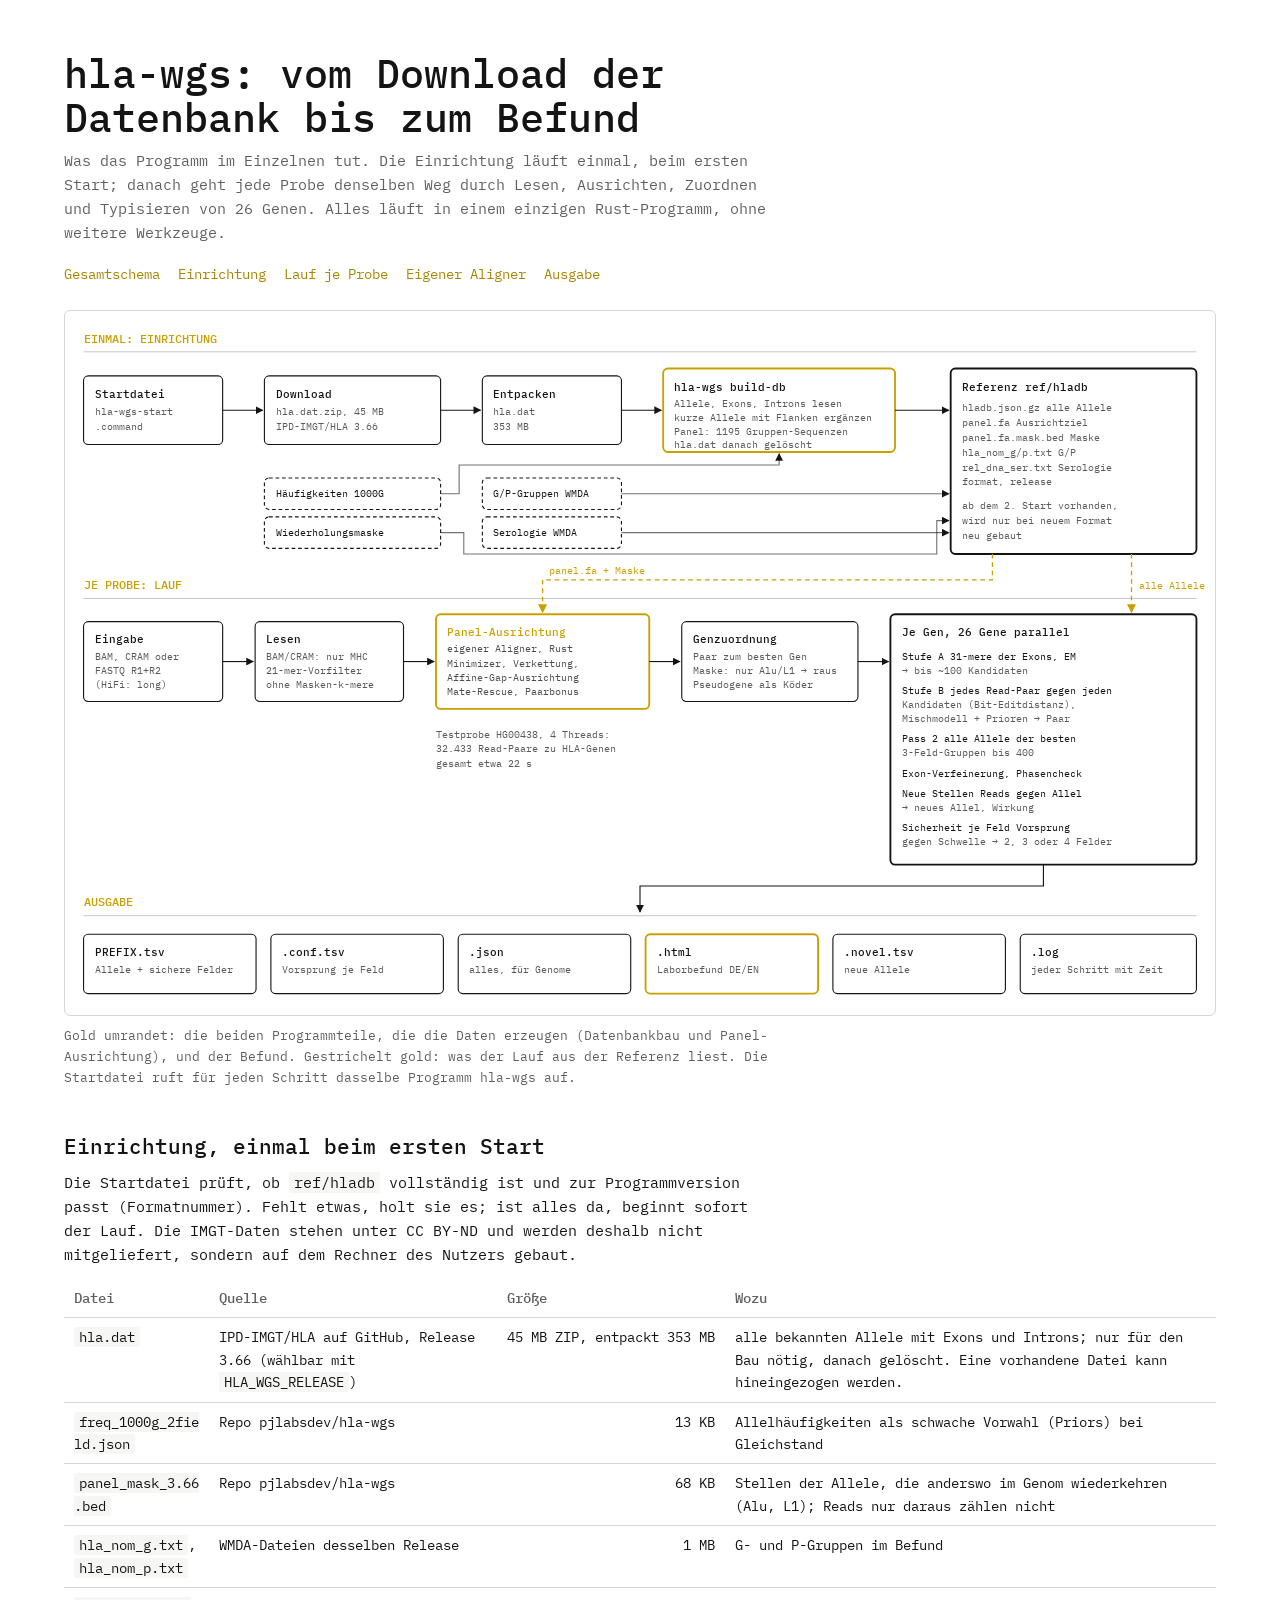
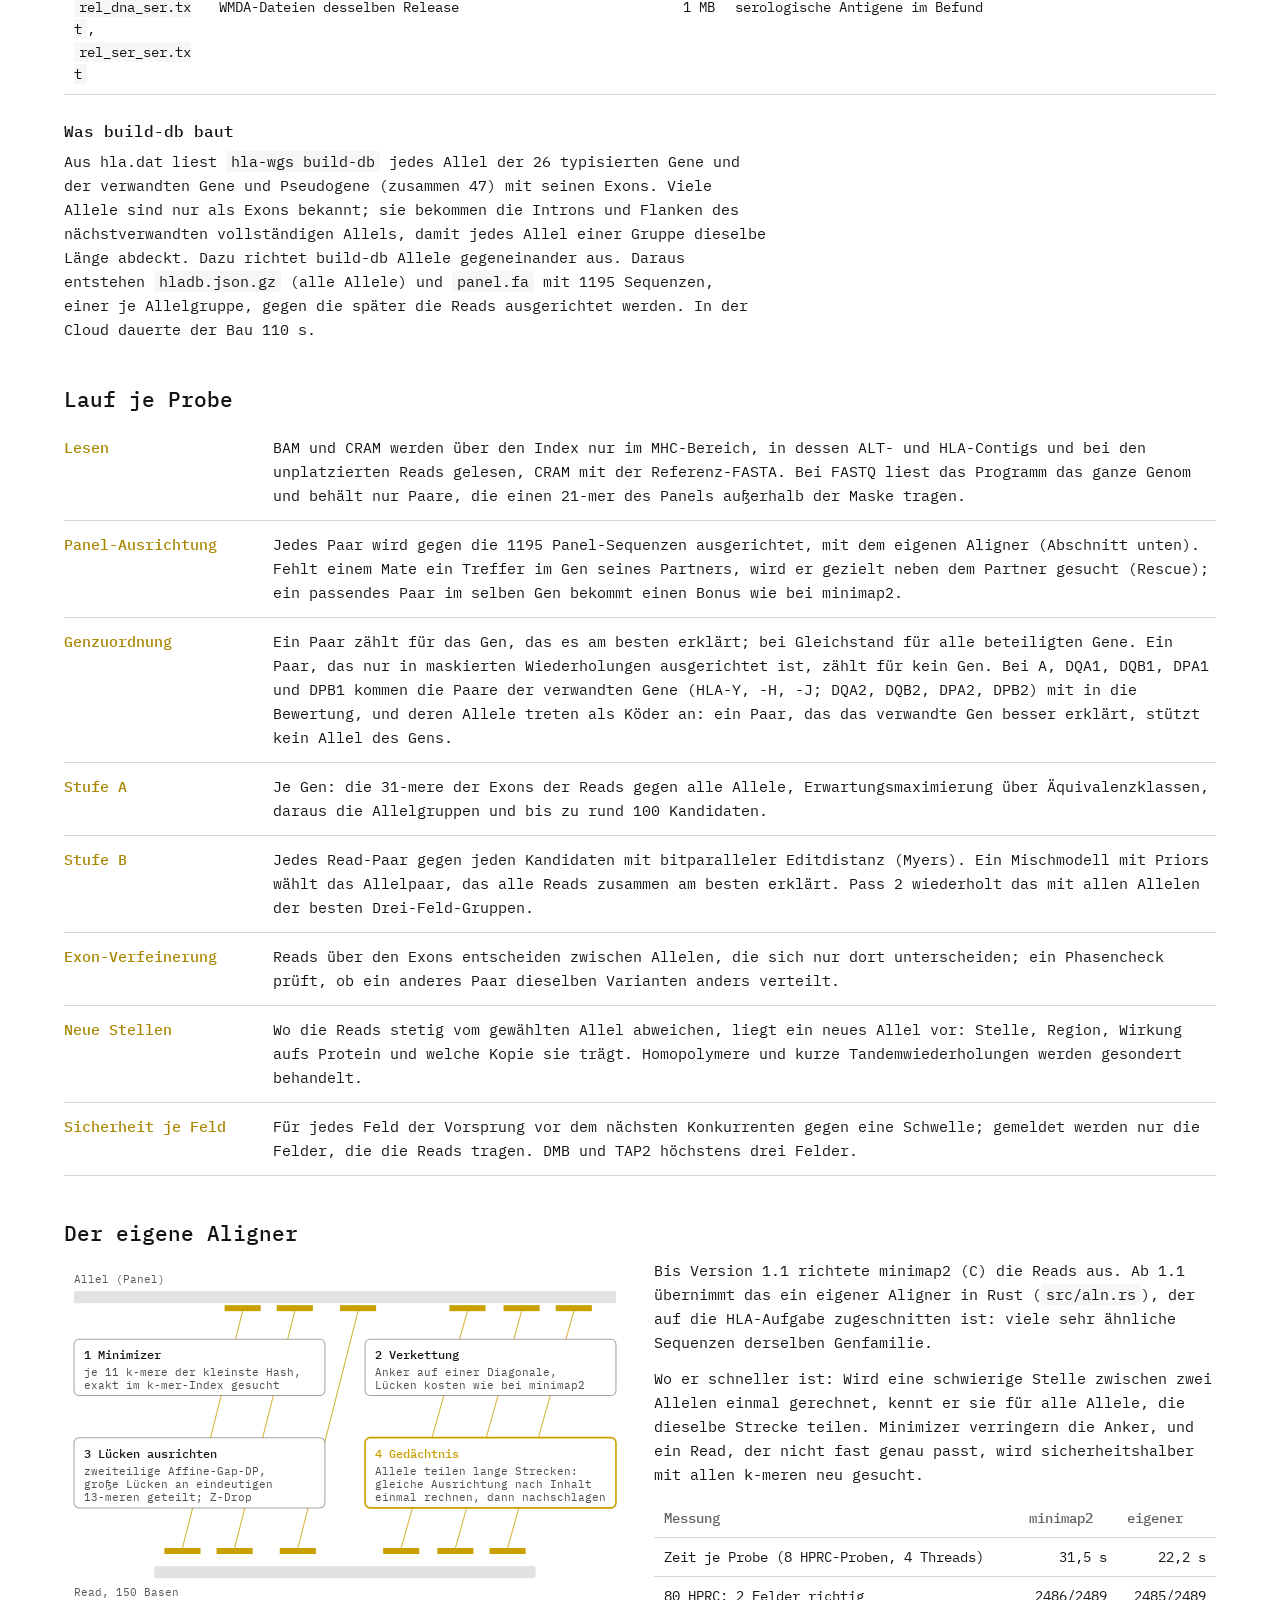
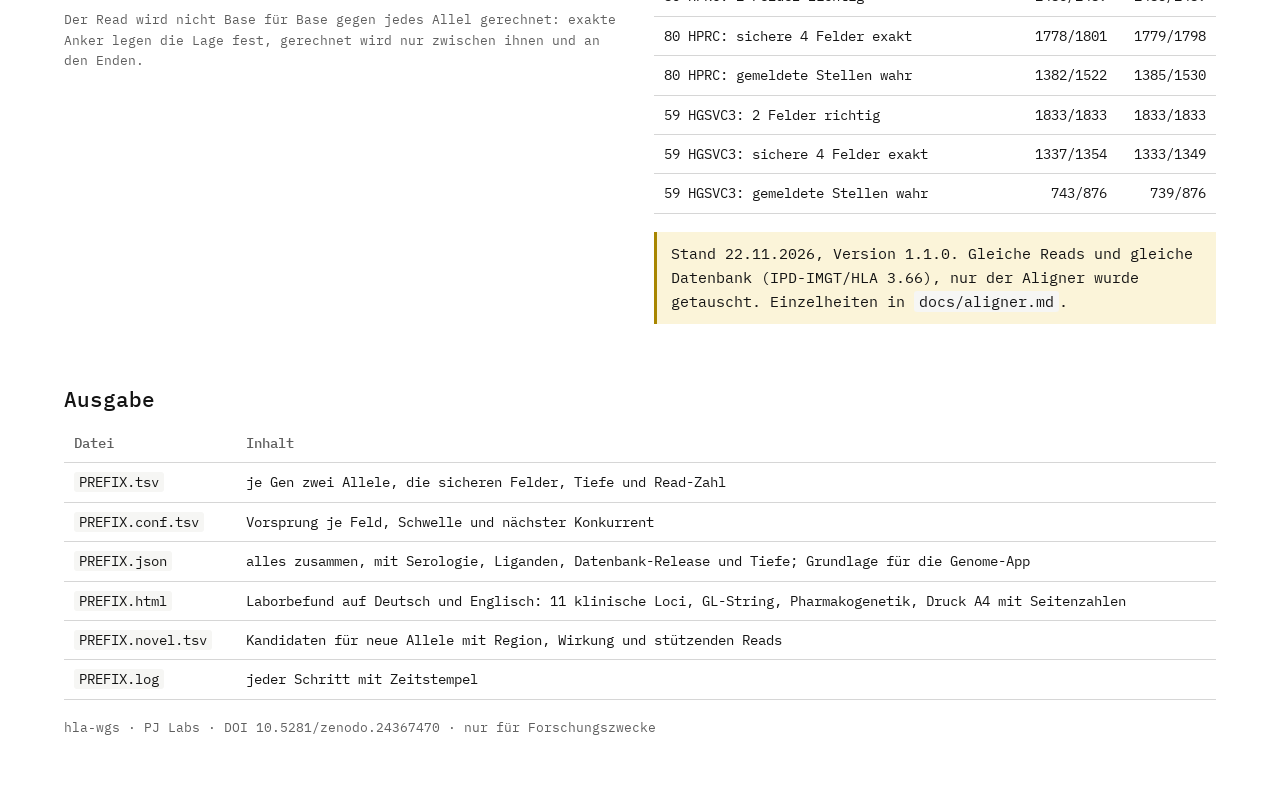
==== docs/ablauf.html @ ae0afe7f "Own aligner in Rust replaces minimap2; flanks for alleles 9+ bases shorter The program aligns reads " ====
<!DOCTYPE html>
<html lang="de">
<head>
<meta charset="utf-8">
<meta name="viewport" content="width=device-width, initial-scale=1">
<title>hla-wgs Ablauf</title>
<link rel="preconnect" href="https://fonts.googleapis.com">
<link href="https://fonts.googleapis.com/css2?family=IBM+Plex+Mono:wght@400;500&display=swap" rel="stylesheet">
<style>
/* VOICE: nüchtern, technisch, wie ein Datenblatt eines Laborgeräts
   IDEA: Ablaufschema eines Messgeräts: Einrichtung einmalig, dann der Weg jeder Probe
   PICTURE: großes Schaltbild mit drei Bahnen (Einrichtung, Lauf, Ausgabe), darunter der Aligner im Detail
   COLOUR and TYPE: PJ Labs: IBM Plex Mono 400/500, Gold als einziger Akzent, Weiß/Tiefschwarz
   LAYOUT: Schema über volle Breite, darunter Tabellen und Erklärungen in einer Spalte */
:root{color-scheme:light dark;--bg:light-dark(#ffffff,#0e0e0e);--ink:light-dark(#141414,#ececec);--mut:light-dark(#5f5f5f,#a3a3a3);--line:light-dark(#d6d6d6,#333);--box:light-dark(#f6f6f4,#171717);--acc:light-dark(#a88600,#d7af00);--accbg:light-dark(#fbf4d9,#2a2408)}
:root[data-theme=light]{color-scheme:light}:root[data-theme=dark]{color-scheme:dark}
*{box-sizing:border-box;min-width:0}
body{margin:0;background:var(--bg);color:var(--ink);font:15px/1.6 "IBM Plex Mono",ui-monospace,Menlo,monospace;font-weight:400;overflow-x:clip}
b,strong,h1,h2,h3{font-weight:500}
.band{padding:clamp(24px,4vw,56px) max(5vw,16px);max-width:1320px;margin:0 auto}
h1{font-size:clamp(26px,3.4vw,40px);line-height:1.1;margin:0 0 10px;text-wrap:balance}
h2{font-size:21px;line-height:1.25;margin:44px 0 12px;text-wrap:balance}
h3{font-size:16px;margin:24px 0 6px}
p{max-width:78ch;margin:0 0 12px}
.lead{color:var(--mut);max-width:80ch}
.acc{color:var(--acc)}
figure{margin:24px 0 0}
figcaption{color:var(--mut);font-size:13px;margin-top:10px;max-width:90ch}
.schema{width:100%;height:auto;display:block;color:var(--ink)}
.wide{overflow-x:auto;border:1px solid var(--line);border-radius:6px;background:var(--bg)}
.wide svg{min-width:860px}
table{border-collapse:collapse;width:100%;font-size:14px;margin-top:8px}
th,td{text-align:left;vertical-align:top;padding:8px 10px;border-bottom:1px solid var(--line)}
th{font-weight:500;color:var(--mut)}
td.n{text-align:right;white-space:nowrap}
code{font-family:inherit;background:var(--box);padding:1px 5px;border-radius:3px;overflow-wrap:anywhere}
.steps{list-style:none;padding:0;margin:8px 0 0;counter-reset:s}
.steps li{display:grid;grid-template-columns:13em minmax(0,1fr);gap:14px;padding:12px 0;border-bottom:1px solid var(--line)}
.steps li>span:first-child{color:var(--acc);font-weight:500}
.note{border-left:3px solid var(--acc);background:var(--accbg);padding:10px 14px;margin:18px 0;max-width:90ch}
.grid2{display:grid;grid-template-columns:repeat(auto-fit,minmax(min(100%,420px),1fr));gap:28px}
.scroll{overflow-x:auto}
nav.scroll{display:flex;gap:18px;white-space:nowrap;font-size:14px;margin-top:18px}
nav a{color:var(--acc);text-decoration:none}
nav a:hover{text-decoration:underline}
html{scroll-padding-top:20px}
@media(max-width:600px){.steps li{grid-template-columns:1fr;gap:2px}table{font-size:13px}.stack thead{display:none}.stack tr{display:grid;padding-block:10px}.stack td{display:flow-root;border:0;padding:3px 0;padding-inline-start:8em;text-align:start}.stack td::before{content:attr(data-l);float:inline-start;width:7.5em;margin-inline-start:-8em;white-space:normal;color:var(--mut)}.stack td:empty{display:none}}
</style>
<script>new MutationObserver(()=>{for(const c of document.querySelectorAll('.stack td:not([data-l])')){let i=0,p=c;while(p=p.previousElementSibling)i+=p.colSpan;c.dataset.l=c.closest('table').rows[0].cells[i]?.textContent||''}}).observe(document,{childList:true,subtree:true})</script>
</head>
<body>
<div class="band">
<h1>hla-wgs: vom Download der Datenbank bis zum Befund</h1>
<p class="lead">Was das Programm im Einzelnen tut. Die Einrichtung läuft einmal, beim ersten Start; danach geht jede Probe denselben Weg durch Lesen, Ausrichten, Zuordnen und Typisieren von 26 Genen. Alles läuft in einem einzigen Rust-Programm, ohne weitere Werkzeuge.</p>
<nav class="scroll"><a href="#schema">Gesamtschema</a><a href="#einrichtung">Einrichtung</a><a href="#lauf">Lauf je Probe</a><a href="#aligner">Eigener Aligner</a><a href="#ausgabe">Ausgabe</a></nav>

<figure id="schema">
<div class="wide">
<svg class="schema" viewBox="0 0 1240 760" role="img" aria-label="Ablaufschema: einmalige Einrichtung der Datenbank aus IPD-IMGT/HLA, danach je Probe Lesen, Vorfilter, Panel-Ausrichtung, Genzuordnung und Typisierung je Gen bis zu den Ausgabedateien">
<defs>
<marker id="ar" viewBox="0 0 10 10" refX="9" refY="5" markerWidth="7" markerHeight="7" orient="auto-start-reverse"><path d="M0 0L10 5L0 10z" fill="currentColor"/></marker>
<marker id="ag" viewBox="0 0 10 10" refX="9" refY="5" markerWidth="7" markerHeight="7" orient="auto-start-reverse"><path d="M0 0L10 5L0 10z" fill="#c9a000"/></marker>
</defs>
<g font-family="IBM Plex Mono, monospace" font-size="12" fill="currentColor">
<!-- lane labels -->
<text x="20" y="34" font-size="13" font-weight="500" fill="#c9a000">EINMAL: EINRICHTUNG</text>
<line x1="20" y1="44" x2="1220" y2="44" stroke="currentColor" stroke-opacity=".25"/>
<text x="20" y="300" font-size="13" font-weight="500" fill="#c9a000">JE PROBE: LAUF</text>
<line x1="20" y1="310" x2="1220" y2="310" stroke="currentColor" stroke-opacity=".25"/>
<text x="20" y="642" font-size="13" font-weight="500" fill="#c9a000">AUSGABE</text>
<line x1="20" y1="652" x2="1220" y2="652" stroke="currentColor" stroke-opacity=".25"/>

<!-- setup lane -->
<g stroke="currentColor" fill="none" stroke-width="1.2">
<rect x="20" y="70" width="150" height="74" rx="5"/>
<rect x="215" y="70" width="190" height="74" rx="5"/>
<rect x="450" y="70" width="150" height="74" rx="5"/>
<rect x="645" y="62" width="250" height="90" rx="5" stroke="#c9a000" stroke-width="2"/>
<rect x="955" y="62" width="265" height="200" rx="5" stroke-width="2"/>
<rect x="215" y="180" width="190" height="34" rx="5" stroke-dasharray="4 3"/>
<rect x="215" y="222" width="190" height="34" rx="5" stroke-dasharray="4 3"/>
<rect x="450" y="180" width="150" height="34" rx="5" stroke-dasharray="4 3"/>
<rect x="450" y="222" width="150" height="34" rx="5" stroke-dasharray="4 3"/>
</g>
<text x="32" y="94" font-weight="500">Startdatei</text>
<text x="32" y="112" font-size="11" opacity=".7">hla-wgs-start</text>
<text x="32" y="128" font-size="11" opacity=".7">.command</text>
<text x="227" y="94" font-weight="500">Download</text>
<text x="227" y="112" font-size="11" opacity=".7">hla.dat.zip, 45 MB</text>
<text x="227" y="128" font-size="11" opacity=".7">IPD-IMGT/HLA 3.66</text>
<text x="462" y="94" font-weight="500">Entpacken</text>
<text x="462" y="112" font-size="11" opacity=".7">hla.dat</text>
<text x="462" y="128" font-size="11" opacity=".7">353 MB</text>
<text x="657" y="86" font-weight="500">hla-wgs build-db</text>
<text x="657" y="104" font-size="11" opacity=".7">Allele, Exons, Introns lesen</text>
<text x="657" y="119" font-size="11" opacity=".7">kurze Allele mit Flanken ergänzen</text>
<text x="657" y="134" font-size="11" opacity=".7">Panel: 1195 Gruppen-Sequenzen</text>
<text x="657" y="148" font-size="11" opacity=".7">hla.dat danach gelöscht</text>
<text x="967" y="86" font-weight="500">Referenz ref/hladb</text>
<text x="967" y="108" font-size="11" opacity=".7">hladb.json.gz  alle Allele</text>
<text x="967" y="124" font-size="11" opacity=".7">panel.fa       Ausrichtziel</text>
<text x="967" y="140" font-size="11" opacity=".7">panel.fa.mask.bed  Maske</text>
<text x="967" y="156" font-size="11" opacity=".7">hla_nom_g/p.txt  G/P</text>
<text x="967" y="172" font-size="11" opacity=".7">rel_dna_ser.txt  Serologie</text>
<text x="967" y="188" font-size="11" opacity=".7">format, release</text>
<text x="967" y="214" font-size="11" opacity=".7">ab dem 2. Start vorhanden,</text>
<text x="967" y="230" font-size="11" opacity=".7">wird nur bei neuem Format</text>
<text x="967" y="246" font-size="11" opacity=".7">neu gebaut</text>
<text x="227" y="201" font-size="11">Häufigkeiten 1000G</text>
<text x="227" y="243" font-size="11">Wiederholungsmaske</text>
<text x="462" y="201" font-size="11">G/P-Gruppen WMDA</text>
<text x="462" y="243" font-size="11">Serologie WMDA</text>
<g stroke="currentColor" stroke-width="1.2" fill="none">
<line x1="170" y1="107" x2="213" y2="107" marker-end="url(#ar)"/>
<line x1="405" y1="107" x2="448" y2="107" marker-end="url(#ar)"/>
<line x1="600" y1="107" x2="643" y2="107" marker-end="url(#ar)"/>
<line x1="895" y1="107" x2="953" y2="107" marker-end="url(#ar)"/>
<polyline points="405,197 425,197 425,166 770,166 770,154" marker-end="url(#ar)" stroke-opacity=".6"/>
<polyline points="600,197 930,197 953,197" marker-end="url(#ar)" stroke-opacity=".6"/>
<polyline points="600,239 953,239" marker-end="url(#ar)" stroke-opacity=".6"/>
<polyline points="405,239 430,239 430,262 940,262 940,226 953,226" marker-end="url(#ar)" stroke-opacity=".6"/>
</g>


<!-- run lane -->
<g stroke="currentColor" fill="none" stroke-width="1.2">
<rect x="20" y="335" width="150" height="86" rx="5"/>
<rect x="205" y="335" width="160" height="86" rx="5"/>
<rect x="400" y="327" width="230" height="102" rx="5" stroke="#c9a000" stroke-width="2"/>
<rect x="665" y="335" width="190" height="86" rx="5"/>
<rect x="890" y="327" width="330" height="270" rx="5" stroke-width="2"/>
</g>
<text x="32" y="358" font-weight="500">Eingabe</text>
<text x="32" y="376" font-size="11" opacity=".7">BAM, CRAM oder</text>
<text x="32" y="391" font-size="11" opacity=".7">FASTQ R1+R2</text>
<text x="32" y="406" font-size="11" opacity=".7">(HiFi: long)</text>
<text x="217" y="358" font-weight="500">Lesen</text>
<text x="217" y="376" font-size="11" opacity=".7">BAM/CRAM: nur MHC</text>
<text x="217" y="391" font-size="11" opacity=".7">21-mer-Vorfilter</text>
<text x="217" y="406" font-size="11" opacity=".7">ohne Masken-k-mere</text>
<text x="412" y="350" font-weight="500" fill="#c9a000">Panel-Ausrichtung</text>
<text x="412" y="368" font-size="11" opacity=".75">eigener Aligner, Rust</text>
<text x="412" y="384" font-size="11" opacity=".75">Minimizer, Verkettung,</text>
<text x="412" y="399" font-size="11" opacity=".75">Affine-Gap-Ausrichtung</text>
<text x="412" y="414" font-size="11" opacity=".75">Mate-Rescue, Paarbonus</text>
<text x="677" y="358" font-weight="500">Genzuordnung</text>
<text x="677" y="376" font-size="11" opacity=".7">Paar zum besten Gen</text>
<text x="677" y="391" font-size="11" opacity=".7">Maske: nur Alu/L1 → raus</text>
<text x="677" y="406" font-size="11" opacity=".7">Pseudogene als Köder</text>
<text x="902" y="350" font-weight="500">Je Gen, 26 Gene parallel</text>
<g font-size="11">
<text x="902" y="376">Stufe A  31-mere der Exons, EM</text>
<text x="902" y="391" opacity=".7">         → bis ~100 Kandidaten</text>
<text x="902" y="413">Stufe B  jedes Read-Paar gegen jeden</text>
<text x="902" y="428" opacity=".7">         Kandidaten (Bit-Editdistanz),</text>
<text x="902" y="443" opacity=".7">         Mischmodell + Prioren → Paar</text>
<text x="902" y="465">Pass 2   alle Allele der besten</text>
<text x="902" y="480" opacity=".7">         3-Feld-Gruppen bis 400</text>
<text x="902" y="502">Exon-Verfeinerung, Phasencheck</text>
<text x="902" y="524">Neue Stellen  Reads gegen Allel</text>
<text x="902" y="539" opacity=".7">         → neues Allel, Wirkung</text>
<text x="902" y="561">Sicherheit je Feld  Vorsprung</text>
<text x="902" y="576" opacity=".7">         gegen Schwelle → 2, 3 oder 4 Felder</text>
</g>
<g stroke="currentColor" stroke-width="1.2" fill="none">
<line x1="170" y1="378" x2="203" y2="378" marker-end="url(#ar)"/>
<line x1="365" y1="378" x2="398" y2="378" marker-end="url(#ar)"/>
<line x1="630" y1="378" x2="663" y2="378" marker-end="url(#ar)"/>
<line x1="855" y1="378" x2="888" y2="378" marker-end="url(#ar)"/>
</g>
<!-- database feeds run -->
<g stroke="#c9a000" stroke-width="1.4" fill="none" stroke-dasharray="5 4">
<polyline points="1000,262 1000,290 515,290 515,325" marker-end="url(#ag)"/>
<polyline points="1150,262 1150,325" marker-end="url(#ag)"/>
</g>
<text x="522" y="284" font-size="11" fill="#c9a000">panel.fa + Maske</text>
<text x="1158" y="300" font-size="11" fill="#c9a000">alle Allele</text>

<text x="400" y="460" font-size="11" opacity=".7">Testprobe HG00438, 4 Threads:</text>
<text x="400" y="476" font-size="11" opacity=".7">32.433 Read-Paare zu HLA-Genen</text>
<text x="400" y="492" font-size="11" opacity=".7">gesamt etwa 22 s</text>

<!-- outputs -->
<g stroke="currentColor" fill="none" stroke-width="1.2">
<rect x="20" y="672" width="186" height="64" rx="5"/>
<rect x="222" y="672" width="186" height="64" rx="5"/>
<rect x="424" y="672" width="186" height="64" rx="5"/>
<rect x="626" y="672" width="186" height="64" rx="5" stroke="#c9a000" stroke-width="2"/>
<rect x="828" y="672" width="186" height="64" rx="5"/>
<rect x="1030" y="672" width="190" height="64" rx="5"/>
</g>
<text x="32" y="696" font-weight="500">PREFIX.tsv</text><text x="32" y="714" font-size="11" opacity=".7">Allele + sichere Felder</text>
<text x="234" y="696" font-weight="500">.conf.tsv</text><text x="234" y="714" font-size="11" opacity=".7">Vorsprung je Feld</text>
<text x="436" y="696" font-weight="500">.json</text><text x="436" y="714" font-size="11" opacity=".7">alles, für Genome</text>
<text x="638" y="696" font-weight="500">.html</text><text x="638" y="714" font-size="11" opacity=".7">Laborbefund DE/EN</text>
<text x="840" y="696" font-weight="500">.novel.tsv</text><text x="840" y="714" font-size="11" opacity=".7">neue Allele</text>
<text x="1042" y="696" font-weight="500">.log</text><text x="1042" y="714" font-size="11" opacity=".7">jeder Schritt mit Zeit</text>
<g stroke="currentColor" stroke-width="1.2" fill="none">
<polyline points="1055,597 1055,620 620,620 620,648" marker-end="url(#ar)"/>
</g>
</g>
</svg>
</div>
<figcaption>Gold umrandet: die beiden Programmteile, die die Daten erzeugen (Datenbankbau und Panel-Ausrichtung), und der Befund. Gestrichelt gold: was der Lauf aus der Referenz liest. Die Startdatei ruft für jeden Schritt dasselbe Programm hla-wgs auf.</figcaption>
</figure>

<h2 id="einrichtung">Einrichtung, einmal beim ersten Start</h2>
<p>Die Startdatei prüft, ob <code>ref/hladb</code> vollständig ist und zur Programmversion passt (Formatnummer). Fehlt etwas, holt sie es; ist alles da, beginnt sofort der Lauf. Die IMGT-Daten stehen unter CC BY-ND und werden deshalb nicht mitgeliefert, sondern auf dem Rechner des Nutzers gebaut.</p>
<table class="stack">
<thead><tr><th>Datei</th><th>Quelle</th><th>Größe</th><th>Wozu</th></tr></thead>
<tbody>
<tr><td><code>hla.dat</code></td><td>IPD-IMGT/HLA auf GitHub, Release 3.66 (wählbar mit <code>HLA_WGS_RELEASE</code>)</td><td class="n">45 MB ZIP, entpackt 353 MB</td><td>alle bekannten Allele mit Exons und Introns; nur für den Bau nötig, danach gelöscht. Eine vorhandene Datei kann hineingezogen werden.</td></tr>
<tr><td><code>freq_1000g_2field.json</code></td><td>Repo pjlabsdev/hla-wgs</td><td class="n">13 KB</td><td>Allelhäufigkeiten als schwache Vorwahl (Priors) bei Gleichstand</td></tr>
<tr><td><code>panel_mask_3.66.bed</code></td><td>Repo pjlabsdev/hla-wgs</td><td class="n">68 KB</td><td>Stellen der Allele, die anderswo im Genom wiederkehren (Alu, L1); Reads nur daraus zählen nicht</td></tr>
<tr><td><code>hla_nom_g.txt</code>, <code>hla_nom_p.txt</code></td><td>WMDA-Dateien desselben Release</td><td class="n">1 MB</td><td>G- und P-Gruppen im Befund</td></tr>
<tr><td><code>rel_dna_ser.txt</code>, <code>rel_ser_ser.txt</code></td><td>WMDA-Dateien desselben Release</td><td class="n">1 MB</td><td>serologische Antigene im Befund</td></tr>
</tbody></table>
<h3>Was build-db baut</h3>
<p>Aus hla.dat liest <code>hla-wgs build-db</code> jedes Allel der 26 typisierten Gene und der verwandten Gene und Pseudogene (zusammen 47) mit seinen Exons. Viele Allele sind nur als Exons bekannt; sie bekommen die Introns und Flanken des nächstverwandten vollständigen Allels, damit jedes Allel einer Gruppe dieselbe Länge abdeckt. Dazu richtet build-db Allele gegeneinander aus. Daraus entstehen <code>hladb.json.gz</code> (alle Allele) und <code>panel.fa</code> mit 1195 Sequenzen, einer je Allelgruppe, gegen die später die Reads ausgerichtet werden. In der Cloud dauerte der Bau 110 s.</p>

<h2 id="lauf">Lauf je Probe</h2>
<ul class="steps">
<li><span>Lesen</span><span>BAM und CRAM werden über den Index nur im MHC-Bereich, in dessen ALT- und HLA-Contigs und bei den unplatzierten Reads gelesen, CRAM mit der Referenz-FASTA. Bei FASTQ liest das Programm das ganze Genom und behält nur Paare, die einen 21-mer des Panels außerhalb der Maske tragen.</span></li>
<li><span>Panel-Ausrichtung</span><span>Jedes Paar wird gegen die 1195 Panel-Sequenzen ausgerichtet, mit dem eigenen Aligner (Abschnitt unten). Fehlt einem Mate ein Treffer im Gen seines Partners, wird er gezielt neben dem Partner gesucht (Rescue); ein passendes Paar im selben Gen bekommt einen Bonus wie bei minimap2.</span></li>
<li><span>Genzuordnung</span><span>Ein Paar zählt für das Gen, das es am besten erklärt; bei Gleichstand für alle beteiligten Gene. Ein Paar, das nur in maskierten Wiederholungen ausgerichtet ist, zählt für kein Gen. Bei A, DQA1, DQB1, DPA1 und DPB1 kommen die Paare der verwandten Gene (HLA-Y, -H, -J; DQA2, DQB2, DPA2, DPB2) mit in die Bewertung, und deren Allele treten als Köder an: ein Paar, das das verwandte Gen besser erklärt, stützt kein Allel des Gens.</span></li>
<li><span>Stufe A</span><span>Je Gen: die 31-mere der Exons der Reads gegen alle Allele, Erwartungsmaximierung über Äquivalenzklassen, daraus die Allelgruppen und bis zu rund 100 Kandidaten.</span></li>
<li><span>Stufe B</span><span>Jedes Read-Paar gegen jeden Kandidaten mit bitparalleler Editdistanz (Myers). Ein Mischmodell mit Priors wählt das Allelpaar, das alle Reads zusammen am besten erklärt. Pass 2 wiederholt das mit allen Allelen der besten Drei-Feld-Gruppen.</span></li>
<li><span>Exon-Verfeinerung</span><span>Reads über den Exons entscheiden zwischen Allelen, die sich nur dort unterscheiden; ein Phasencheck prüft, ob ein anderes Paar dieselben Varianten anders verteilt.</span></li>
<li><span>Neue Stellen</span><span>Wo die Reads stetig vom gewählten Allel abweichen, liegt ein neues Allel vor: Stelle, Region, Wirkung aufs Protein und welche Kopie sie trägt. Homopolymere und kurze Tandemwiederholungen werden gesondert behandelt.</span></li>
<li><span>Sicherheit je Feld</span><span>Für jedes Feld der Vorsprung vor dem nächsten Konkurrenten gegen eine Schwelle; gemeldet werden nur die Felder, die die Reads tragen. DMB und TAP2 höchstens drei Felder.</span></li>
</ul>

<h2 id="aligner">Der eigene Aligner</h2>
<div class="grid2">
<figure style="margin:0">
<svg class="schema" viewBox="0 0 560 340" role="img" aria-label="Aligner in vier Schritten: Minimizer-Suche im k-mer-Index, Verkettung je Sequenz, Ausrichtung der Lücken mit Affine-Gap-Kosten, Gedächtnis für wiederkehrende Ausrichtungen">
<defs><marker id="ar2" viewBox="0 0 10 10" refX="9" refY="5" markerWidth="7" markerHeight="7" orient="auto"><path d="M0 0L10 5L0 10z" fill="currentColor"/></marker></defs>
<g font-family="IBM Plex Mono, monospace" font-size="12" fill="currentColor">
<!-- reference and read -->
<text x="10" y="24" font-size="11" opacity=".7">Allel (Panel)</text>
<rect x="10" y="32" width="540" height="12" rx="2" fill="currentColor" fill-opacity=".12"/>
<text x="10" y="336" font-size="11" opacity=".7">Read, 150 Basen</text>
<rect x="90" y="306" width="380" height="12" rx="2" fill="currentColor" fill-opacity=".12"/>
<!-- anchors -->
<g fill="#c9a000">
<rect x="100" y="288" width="36" height="6"/><rect x="152" y="288" width="36" height="6"/><rect x="215" y="288" width="36" height="6"/>
<rect x="318" y="288" width="36" height="6"/><rect x="372" y="288" width="36" height="6"/><rect x="424" y="288" width="36" height="6"/>
<rect x="160" y="46" width="36" height="6"/><rect x="212" y="46" width="36" height="6"/><rect x="275" y="46" width="36" height="6"/>
<rect x="384" y="46" width="36" height="6"/><rect x="438" y="46" width="36" height="6"/><rect x="490" y="46" width="36" height="6"/>
</g>
<g stroke="#c9a000" stroke-width="1" opacity=".8">
<line x1="118" y1="288" x2="178" y2="52"/><line x1="170" y1="288" x2="230" y2="52"/><line x1="233" y1="288" x2="293" y2="52"/>
<line x1="336" y1="288" x2="402" y2="52"/><line x1="390" y1="288" x2="456" y2="52"/><line x1="442" y1="288" x2="508" y2="52"/>
</g>
<!-- labels -->
<rect x="10" y="80" width="250" height="56" rx="5" fill="var(--bg)" stroke="currentColor" stroke-opacity=".4"/>
<text x="20" y="100" font-weight="500">1 Minimizer</text>
<text x="20" y="117" font-size="11" opacity=".75">je 11 k-mere der kleinste Hash,</text>
<text x="20" y="130" font-size="11" opacity=".75">exakt im k-mer-Index gesucht</text>
<rect x="300" y="80" width="250" height="56" rx="5" fill="var(--bg)" stroke="currentColor" stroke-opacity=".4"/>
<text x="310" y="100" font-weight="500">2 Verkettung</text>
<text x="310" y="117" font-size="11" opacity=".75">Anker auf einer Diagonale,</text>
<text x="310" y="130" font-size="11" opacity=".75">Lücken kosten wie bei minimap2</text>
<rect x="10" y="178" width="250" height="70" rx="5" fill="var(--bg)" stroke="currentColor" stroke-opacity=".4"/>
<text x="20" y="198" font-weight="500">3 Lücken ausrichten</text>
<text x="20" y="215" font-size="11" opacity=".75">zweiteilige Affine-Gap-DP,</text>
<text x="20" y="228" font-size="11" opacity=".75">große Lücken an eindeutigen</text>
<text x="20" y="241" font-size="11" opacity=".75">13-meren geteilt; Z-Drop</text>
<rect x="300" y="178" width="250" height="70" rx="5" fill="var(--bg)" stroke="#c9a000" stroke-width="1.6"/>
<text x="310" y="198" font-weight="500" fill="#c9a000">4 Gedächtnis</text>
<text x="310" y="215" font-size="11" opacity=".75">Allele teilen lange Strecken:</text>
<text x="310" y="228" font-size="11" opacity=".75">gleiche Ausrichtung nach Inhalt</text>
<text x="310" y="241" font-size="11" opacity=".75">einmal rechnen, dann nachschlagen</text>
</g>
</svg>
<figcaption>Der Read wird nicht Base für Base gegen jedes Allel gerechnet: exakte Anker legen die Lage fest, gerechnet wird nur zwischen ihnen und an den Enden.</figcaption>
</figure>
<div>
<p>Bis Version 1.1 richtete minimap2 (C) die Reads aus. Ab 1.1 übernimmt das ein eigener Aligner in Rust (<code>src/aln.rs</code>), der auf die HLA-Aufgabe zugeschnitten ist: viele sehr ähnliche Sequenzen derselben Genfamilie.</p>
<p>Wo er schneller ist: Wird eine schwierige Stelle zwischen zwei Allelen einmal gerechnet, kennt er sie für alle Allele, die dieselbe Strecke teilen. Minimizer verringern die Anker, und ein Read, der nicht fast genau passt, wird sicherheitshalber mit allen k-meren neu gesucht.</p>
<table>
<thead><tr><th>Messung</th><th class="n">minimap2</th><th class="n">eigener</th></tr></thead>
<tbody>
<tr><td>Zeit je Probe (8 HPRC-Proben, 4 Threads)</td><td class="n">31,5 s</td><td class="n">22,2 s</td></tr>
<tr><td>80 HPRC: 2 Felder richtig</td><td class="n">2486/2489</td><td class="n">2485/2489</td></tr>
<tr><td>80 HPRC: sichere 4 Felder exakt</td><td class="n">1778/1801</td><td class="n">1779/1798</td></tr>
<tr><td>80 HPRC: gemeldete Stellen wahr</td><td class="n">1382/1522</td><td class="n">1385/1530</td></tr>
<tr><td>59 HGSVC3: 2 Felder richtig</td><td class="n">1833/1833</td><td class="n">1833/1833</td></tr>
<tr><td>59 HGSVC3: sichere 4 Felder exakt</td><td class="n">1337/1354</td><td class="n">1333/1349</td></tr>
<tr><td>59 HGSVC3: gemeldete Stellen wahr</td><td class="n">743/876</td><td class="n">739/876</td></tr>
</tbody></table>
<p class="note">Stand 22.11.2026, Version 1.1.0. Gleiche Reads und gleiche Datenbank (IPD-IMGT/HLA 3.66), nur der Aligner wurde getauscht. Einzelheiten in <code>docs/aligner.md</code>.</p>
</div>
</div>

<h2 id="ausgabe">Ausgabe</h2>
<table class="stack">
<thead><tr><th>Datei</th><th>Inhalt</th></tr></thead>
<tbody>
<tr><td><code>PREFIX.tsv</code></td><td>je Gen zwei Allele, die sicheren Felder, Tiefe und Read-Zahl</td></tr>
<tr><td><code>PREFIX.conf.tsv</code></td><td>Vorsprung je Feld, Schwelle und nächster Konkurrent</td></tr>
<tr><td><code>PREFIX.json</code></td><td>alles zusammen, mit Serologie, Liganden, Datenbank-Release und Tiefe; Grundlage für die Genome-App</td></tr>
<tr><td><code>PREFIX.html</code></td><td>Laborbefund auf Deutsch und Englisch: 11 klinische Loci, GL-String, Pharmakogenetik, Druck A4 mit Seitenzahlen</td></tr>
<tr><td><code>PREFIX.novel.tsv</code></td><td>Kandidaten für neue Allele mit Region, Wirkung und stützenden Reads</td></tr>
<tr><td><code>PREFIX.log</code></td><td>jeder Schritt mit Zeitstempel</td></tr>
</tbody></table>
<p style="margin-top:18px;color:var(--mut);font-size:13px">hla-wgs · PJ Labs · DOI 10.5281/zenodo.24367470 · nur für Forschungszwecke</p>
</div>
</body>
</html>
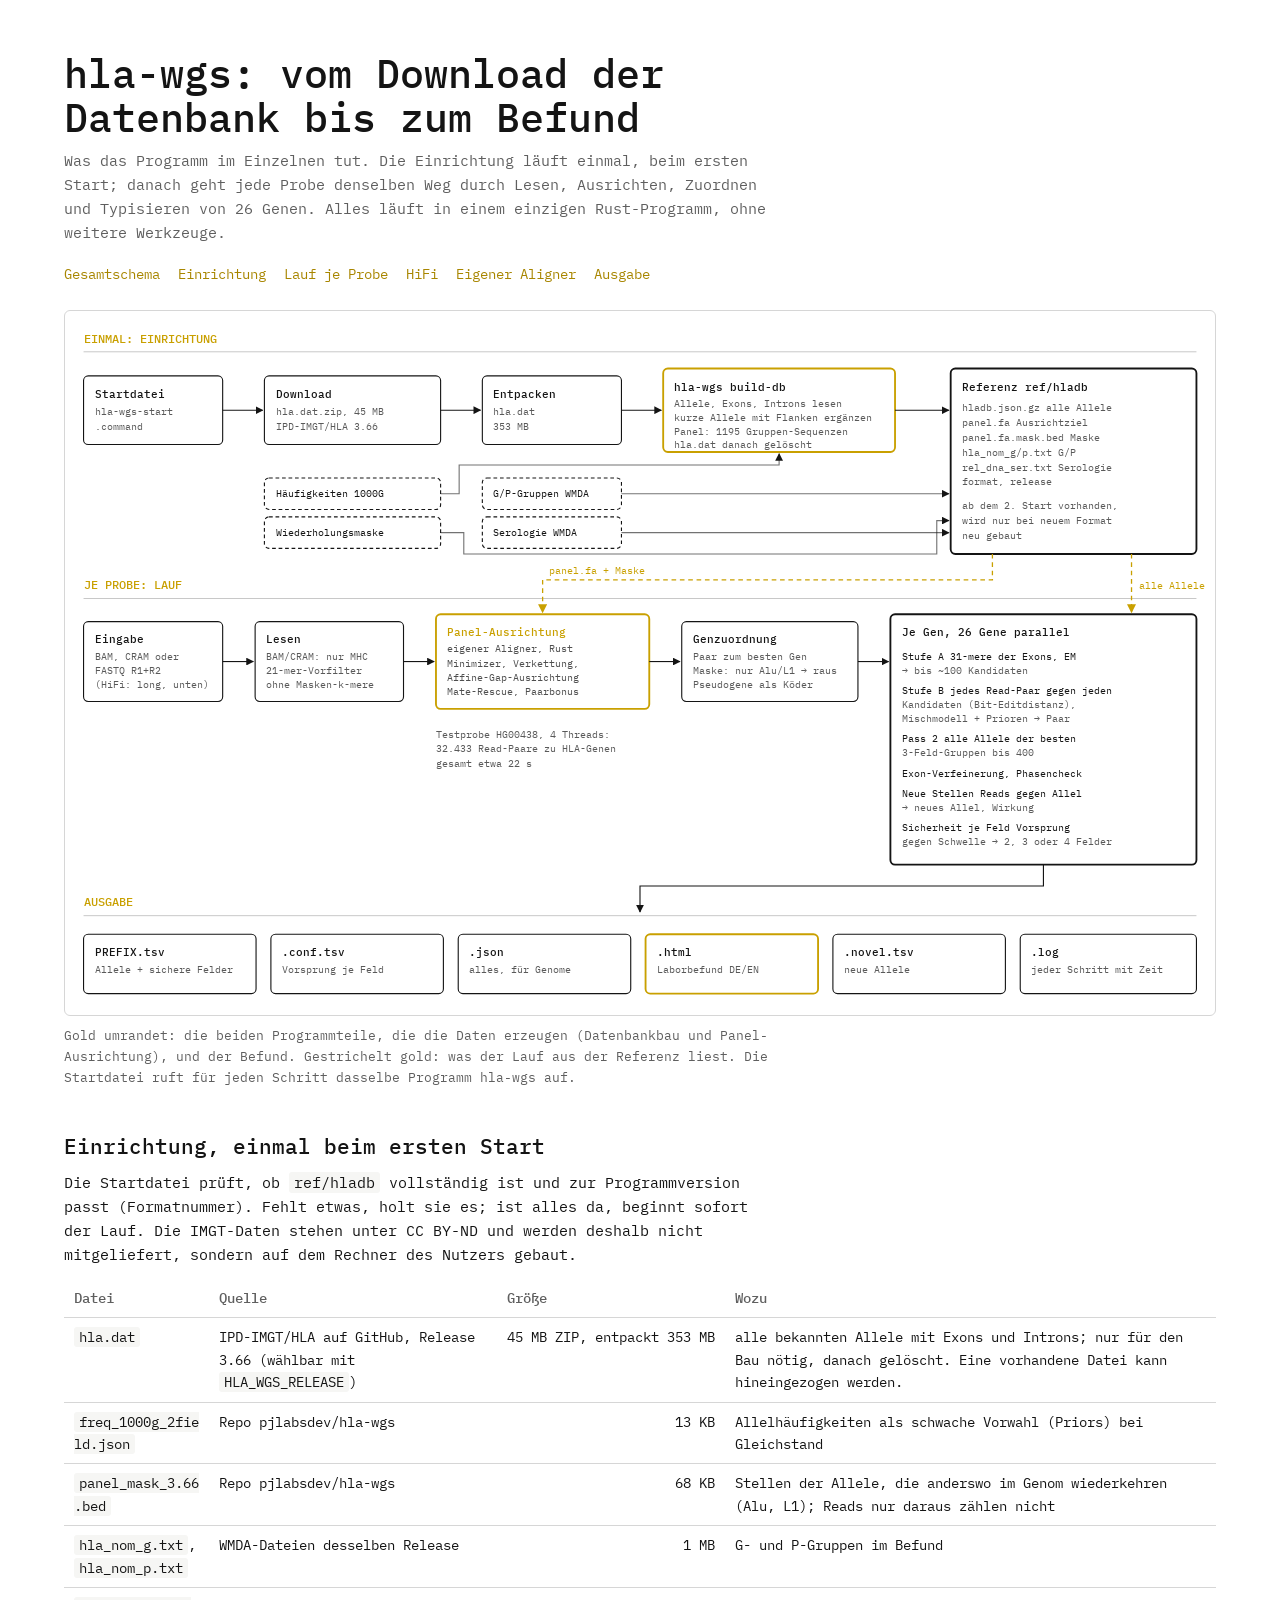
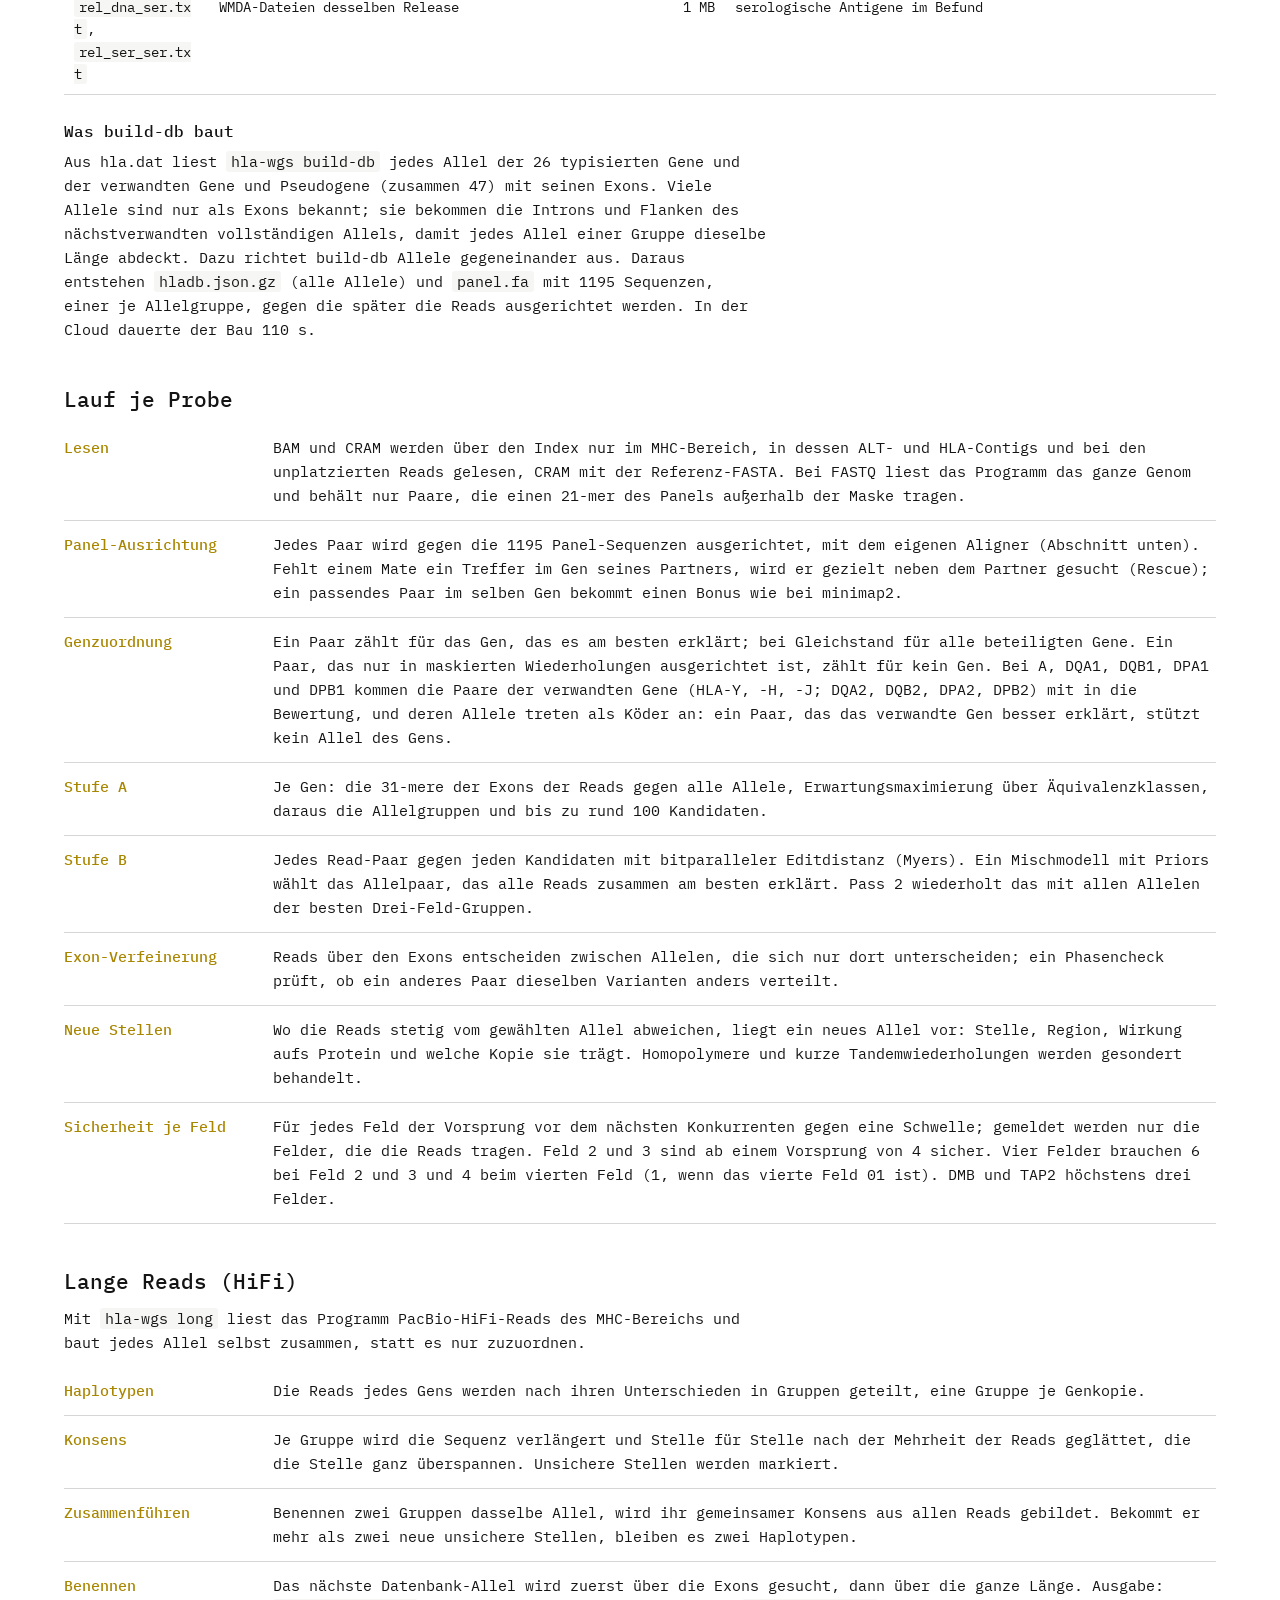
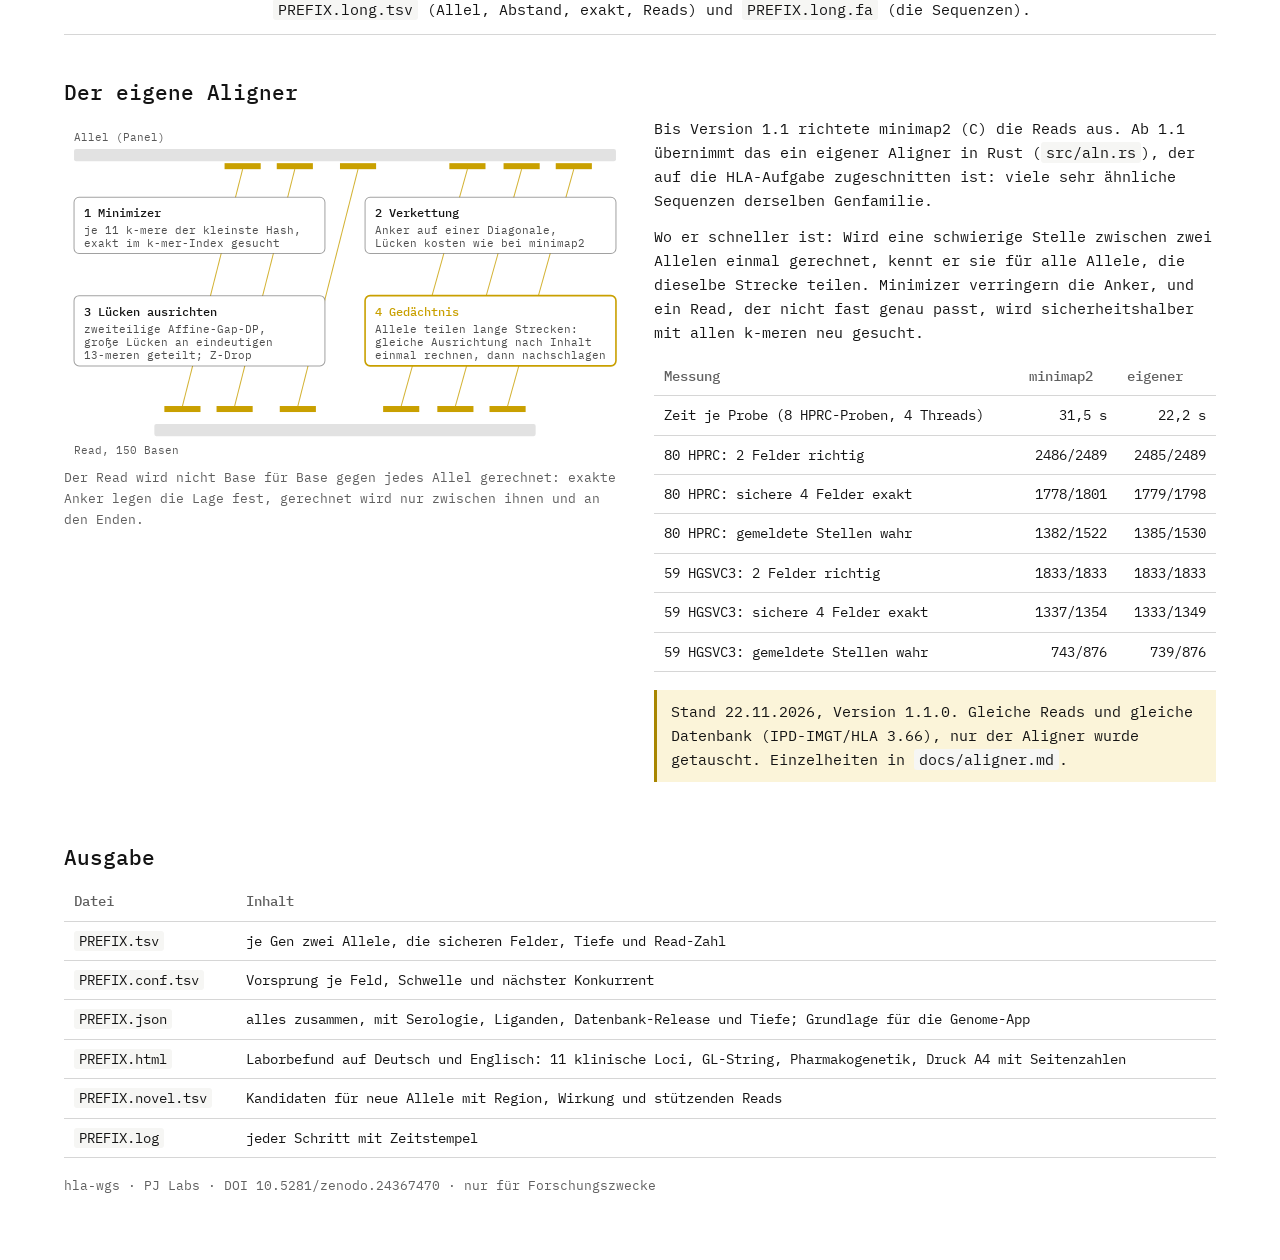
==== commit 2958230b: "Software report in Typst (PDF built in Rust), text on the current version; HiFi section in the workf" ====
--- a/docs/ablauf.html
+++ b/docs/ablauf.html
@@ -52,7 +52,7 @@
 <div class="band">
 <h1>hla-wgs: vom Download der Datenbank bis zum Befund</h1>
 <p class="lead">Was das Programm im Einzelnen tut. Die Einrichtung läuft einmal, beim ersten Start; danach geht jede Probe denselben Weg durch Lesen, Ausrichten, Zuordnen und Typisieren von 26 Genen. Alles läuft in einem einzigen Rust-Programm, ohne weitere Werkzeuge.</p>
-<nav class="scroll"><a href="#schema">Gesamtschema</a><a href="#einrichtung">Einrichtung</a><a href="#lauf">Lauf je Probe</a><a href="#aligner">Eigener Aligner</a><a href="#ausgabe">Ausgabe</a></nav>
+<nav class="scroll"><a href="#schema">Gesamtschema</a><a href="#einrichtung">Einrichtung</a><a href="#lauf">Lauf je Probe</a><a href="#hifi">HiFi</a><a href="#aligner">Eigener Aligner</a><a href="#ausgabe">Ausgabe</a></nav>
 
 <figure id="schema">
 <div class="wide">
@@ -133,7 +133,7 @@
 <text x="32" y="358" font-weight="500">Eingabe</text>
 <text x="32" y="376" font-size="11" opacity=".7">BAM, CRAM oder</text>
 <text x="32" y="391" font-size="11" opacity=".7">FASTQ R1+R2</text>
-<text x="32" y="406" font-size="11" opacity=".7">(HiFi: long)</text>
+<text x="32" y="406" font-size="11" opacity=".7">(HiFi: long, unten)</text>
 <text x="217" y="358" font-weight="500">Lesen</text>
 <text x="217" y="376" font-size="11" opacity=".7">BAM/CRAM: nur MHC</text>
 <text x="217" y="391" font-size="11" opacity=".7">21-mer-Vorfilter</text>
@@ -227,7 +227,16 @@
 <li><span>Stufe B</span><span>Jedes Read-Paar gegen jeden Kandidaten mit bitparalleler Editdistanz (Myers). Ein Mischmodell mit Priors wählt das Allelpaar, das alle Reads zusammen am besten erklärt. Pass 2 wiederholt das mit allen Allelen der besten Drei-Feld-Gruppen.</span></li>
 <li><span>Exon-Verfeinerung</span><span>Reads über den Exons entscheiden zwischen Allelen, die sich nur dort unterscheiden; ein Phasencheck prüft, ob ein anderes Paar dieselben Varianten anders verteilt.</span></li>
 <li><span>Neue Stellen</span><span>Wo die Reads stetig vom gewählten Allel abweichen, liegt ein neues Allel vor: Stelle, Region, Wirkung aufs Protein und welche Kopie sie trägt. Homopolymere und kurze Tandemwiederholungen werden gesondert behandelt.</span></li>
-<li><span>Sicherheit je Feld</span><span>Für jedes Feld der Vorsprung vor dem nächsten Konkurrenten gegen eine Schwelle; gemeldet werden nur die Felder, die die Reads tragen. DMB und TAP2 höchstens drei Felder.</span></li>
+<li><span>Sicherheit je Feld</span><span>Für jedes Feld der Vorsprung vor dem nächsten Konkurrenten gegen eine Schwelle; gemeldet werden nur die Felder, die die Reads tragen. Feld 2 und 3 sind ab einem Vorsprung von 4 sicher. Vier Felder brauchen 6 bei Feld 2 und 3 und 4 beim vierten Feld (1, wenn das vierte Feld 01 ist). DMB und TAP2 höchstens drei Felder.</span></li>
+</ul>
+
+<h2 id="hifi">Lange Reads (HiFi)</h2>
+<p>Mit <code>hla-wgs long</code> liest das Programm PacBio-HiFi-Reads des MHC-Bereichs und baut jedes Allel selbst zusammen, statt es nur zuzuordnen.</p>
+<ul class="steps">
+<li><span>Haplotypen</span><span>Die Reads jedes Gens werden nach ihren Unterschieden in Gruppen geteilt, eine Gruppe je Genkopie.</span></li>
+<li><span>Konsens</span><span>Je Gruppe wird die Sequenz verlängert und Stelle für Stelle nach der Mehrheit der Reads geglättet, die die Stelle ganz überspannen. Unsichere Stellen werden markiert.</span></li>
+<li><span>Zusammenführen</span><span>Benennen zwei Gruppen dasselbe Allel, wird ihr gemeinsamer Konsens aus allen Reads gebildet. Bekommt er mehr als zwei neue unsichere Stellen, bleiben es zwei Haplotypen.</span></li>
+<li><span>Benennen</span><span>Das nächste Datenbank-Allel wird zuerst über die Exons gesucht, dann über die ganze Länge. Ausgabe: <code>PREFIX.long.tsv</code> (Allel, Abstand, exakt, Reads) und <code>PREFIX.long.fa</code> (die Sequenzen).</span></li>
 </ul>
 
 <h2 id="aligner">Der eigene Aligner</h2>
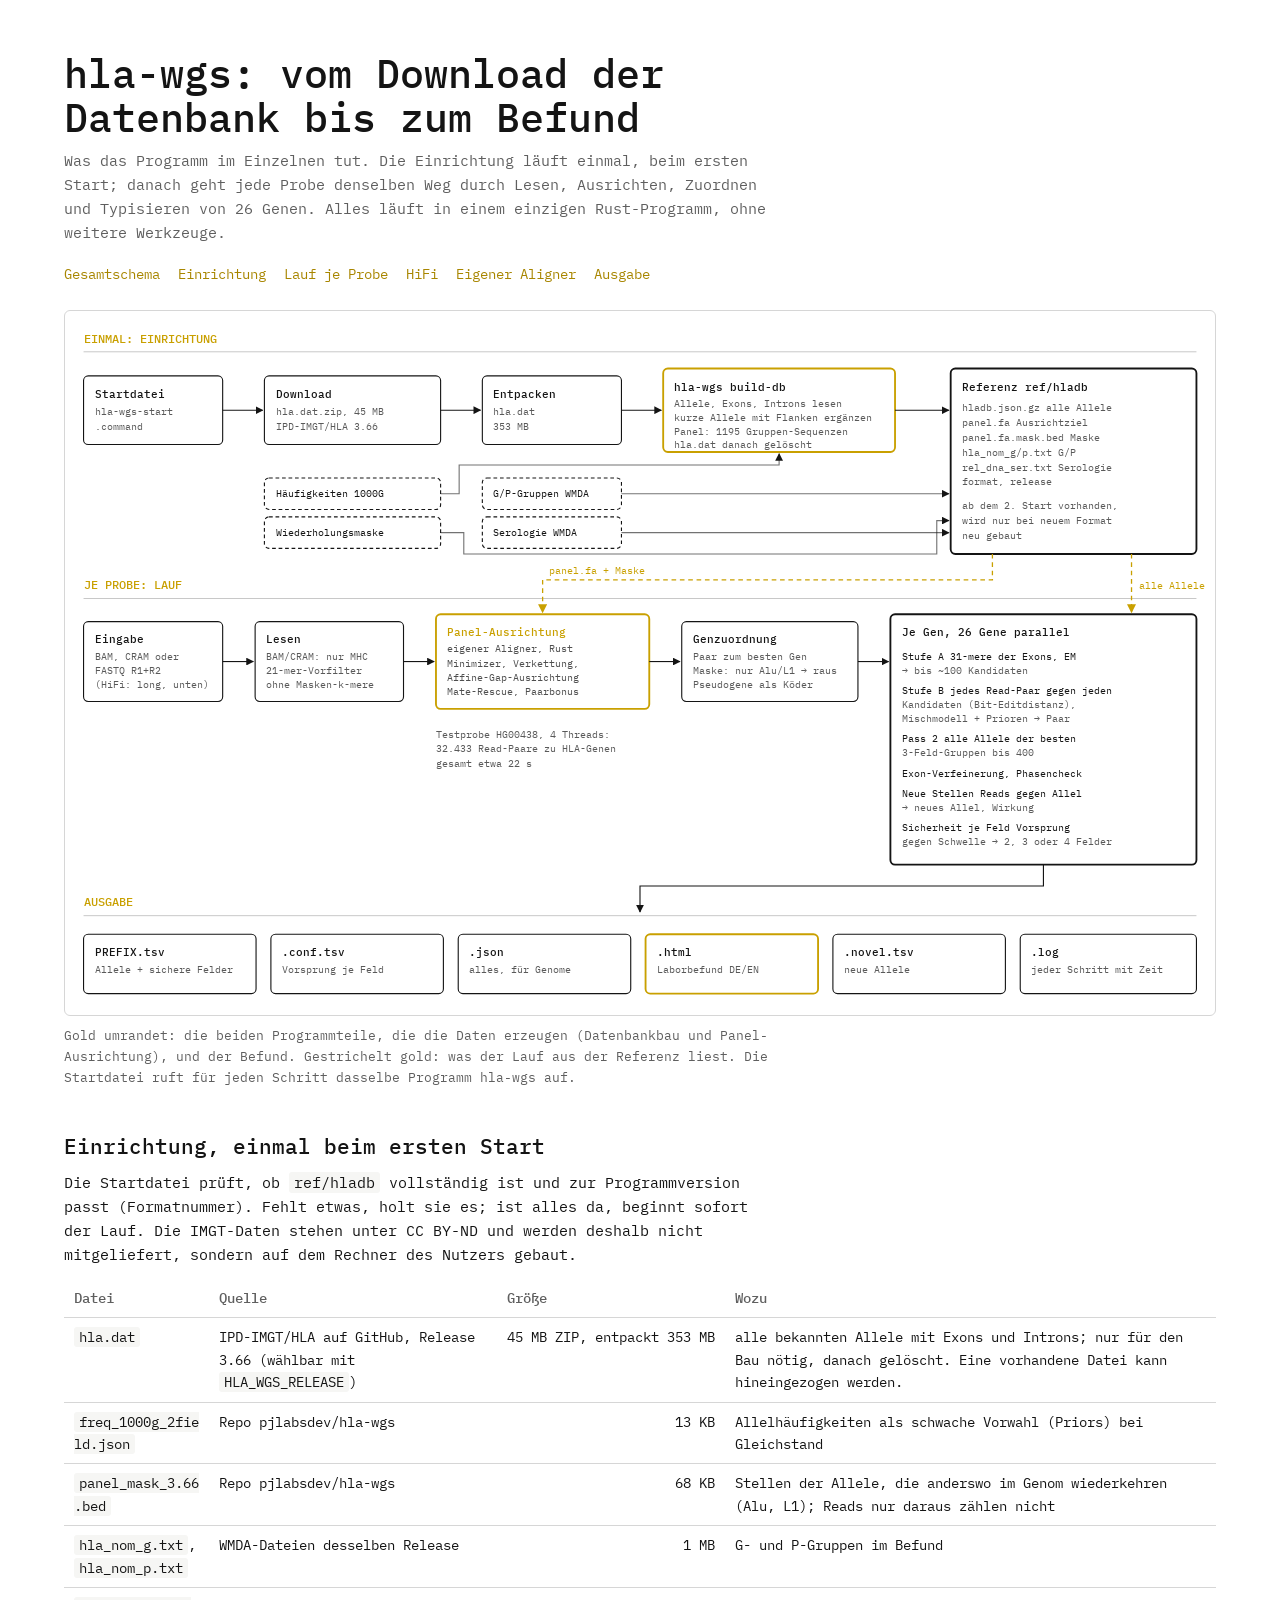
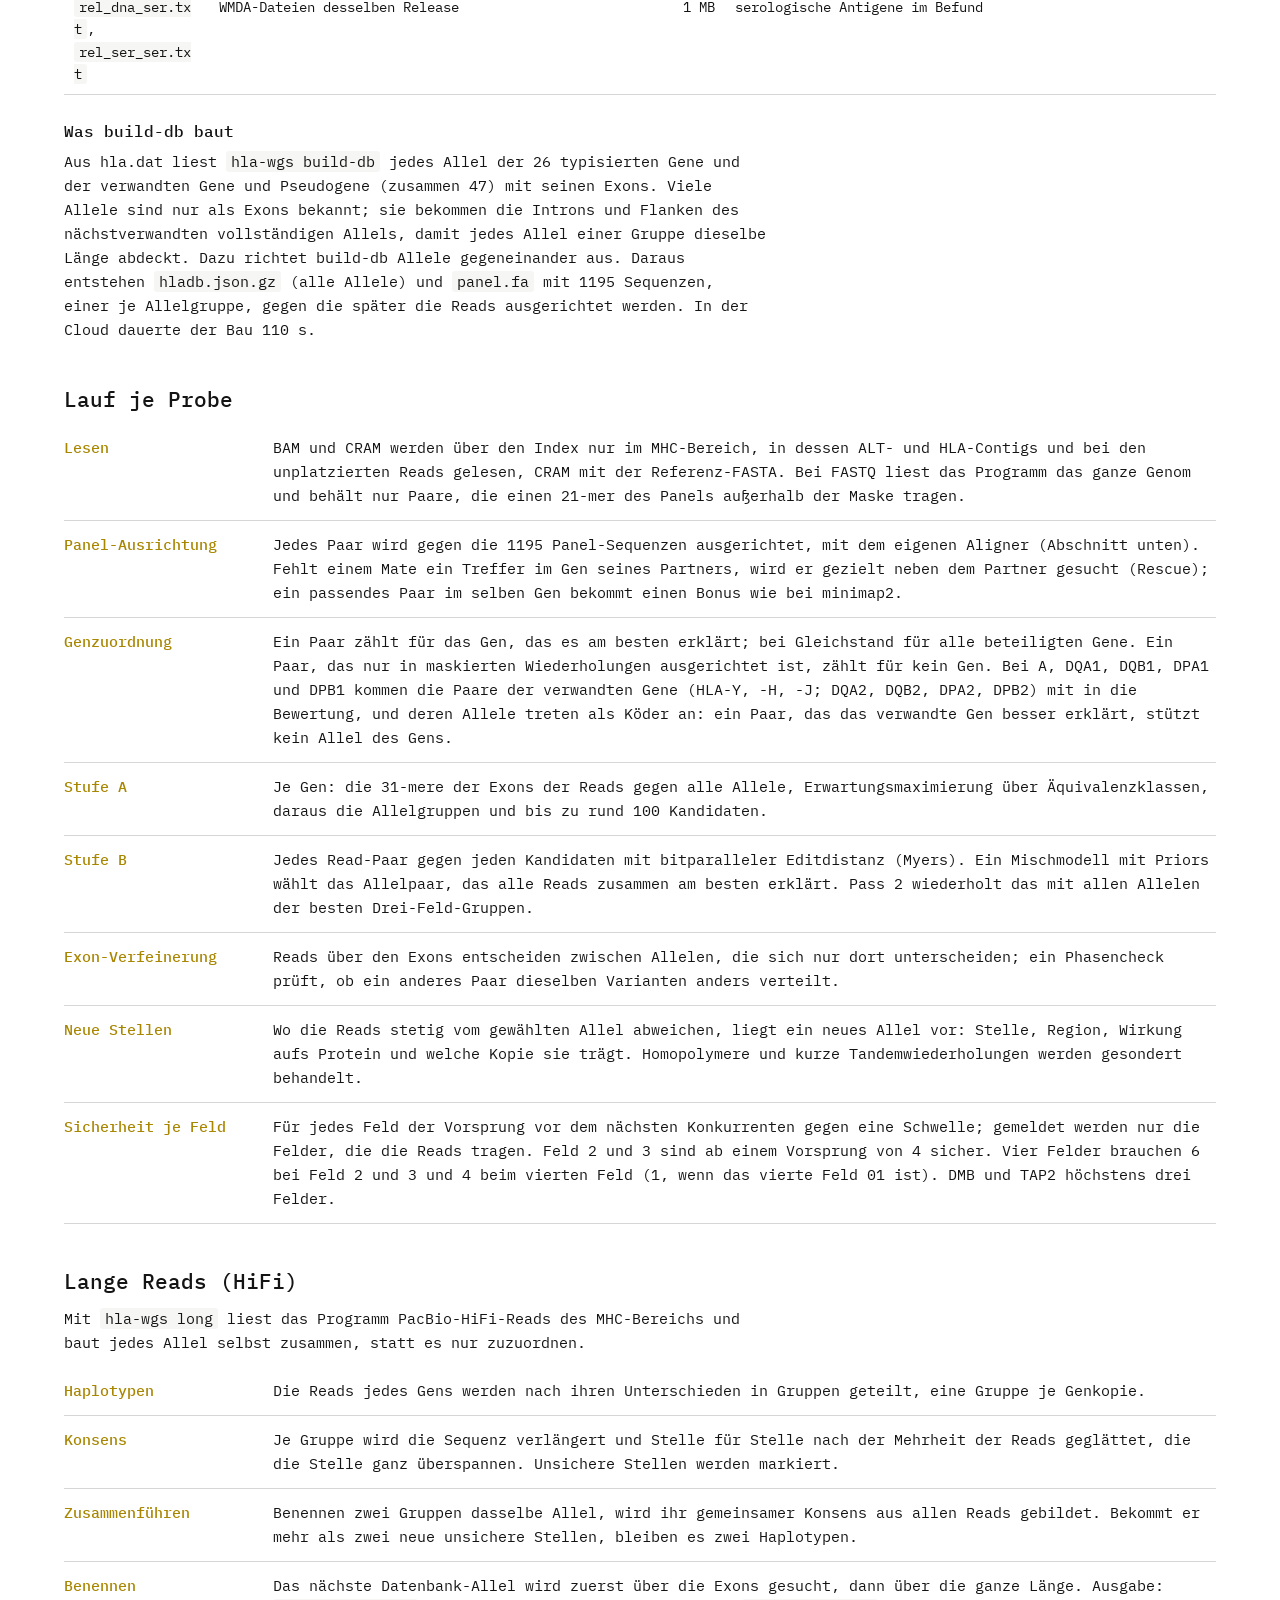
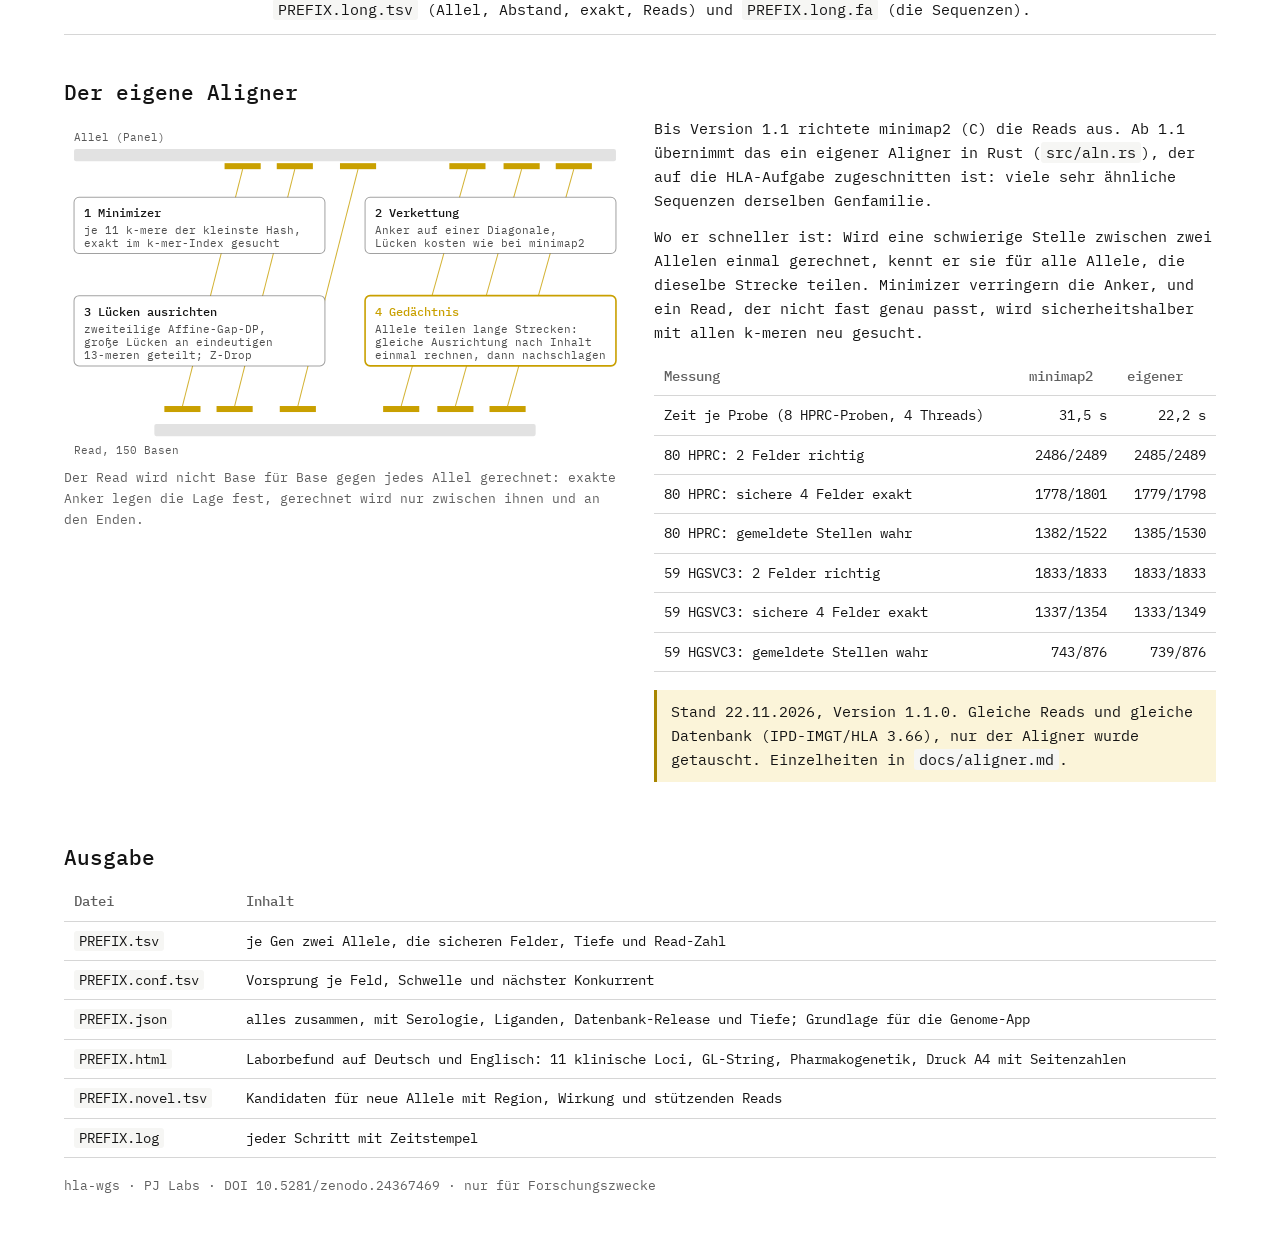
==== commit e1162202: "Version DOI of 1.2.0 in README and CITATION.cff" ====
--- a/docs/ablauf.html
+++ b/docs/ablauf.html
@@ -313,7 +313,7 @@
 <tr><td><code>PREFIX.novel.tsv</code></td><td>Kandidaten für neue Allele mit Region, Wirkung und stützenden Reads</td></tr>
 <tr><td><code>PREFIX.log</code></td><td>jeder Schritt mit Zeitstempel</td></tr>
 </tbody></table>
-<p style="margin-top:18px;color:var(--mut);font-size:13px">hla-wgs · PJ Labs · DOI 10.5281/zenodo.24367470 · nur für Forschungszwecke</p>
+<p style="margin-top:18px;color:var(--mut);font-size:13px">hla-wgs · PJ Labs · DOI 10.5281/zenodo.24367469 · nur für Forschungszwecke</p>
 </div>
 </body>
 </html>
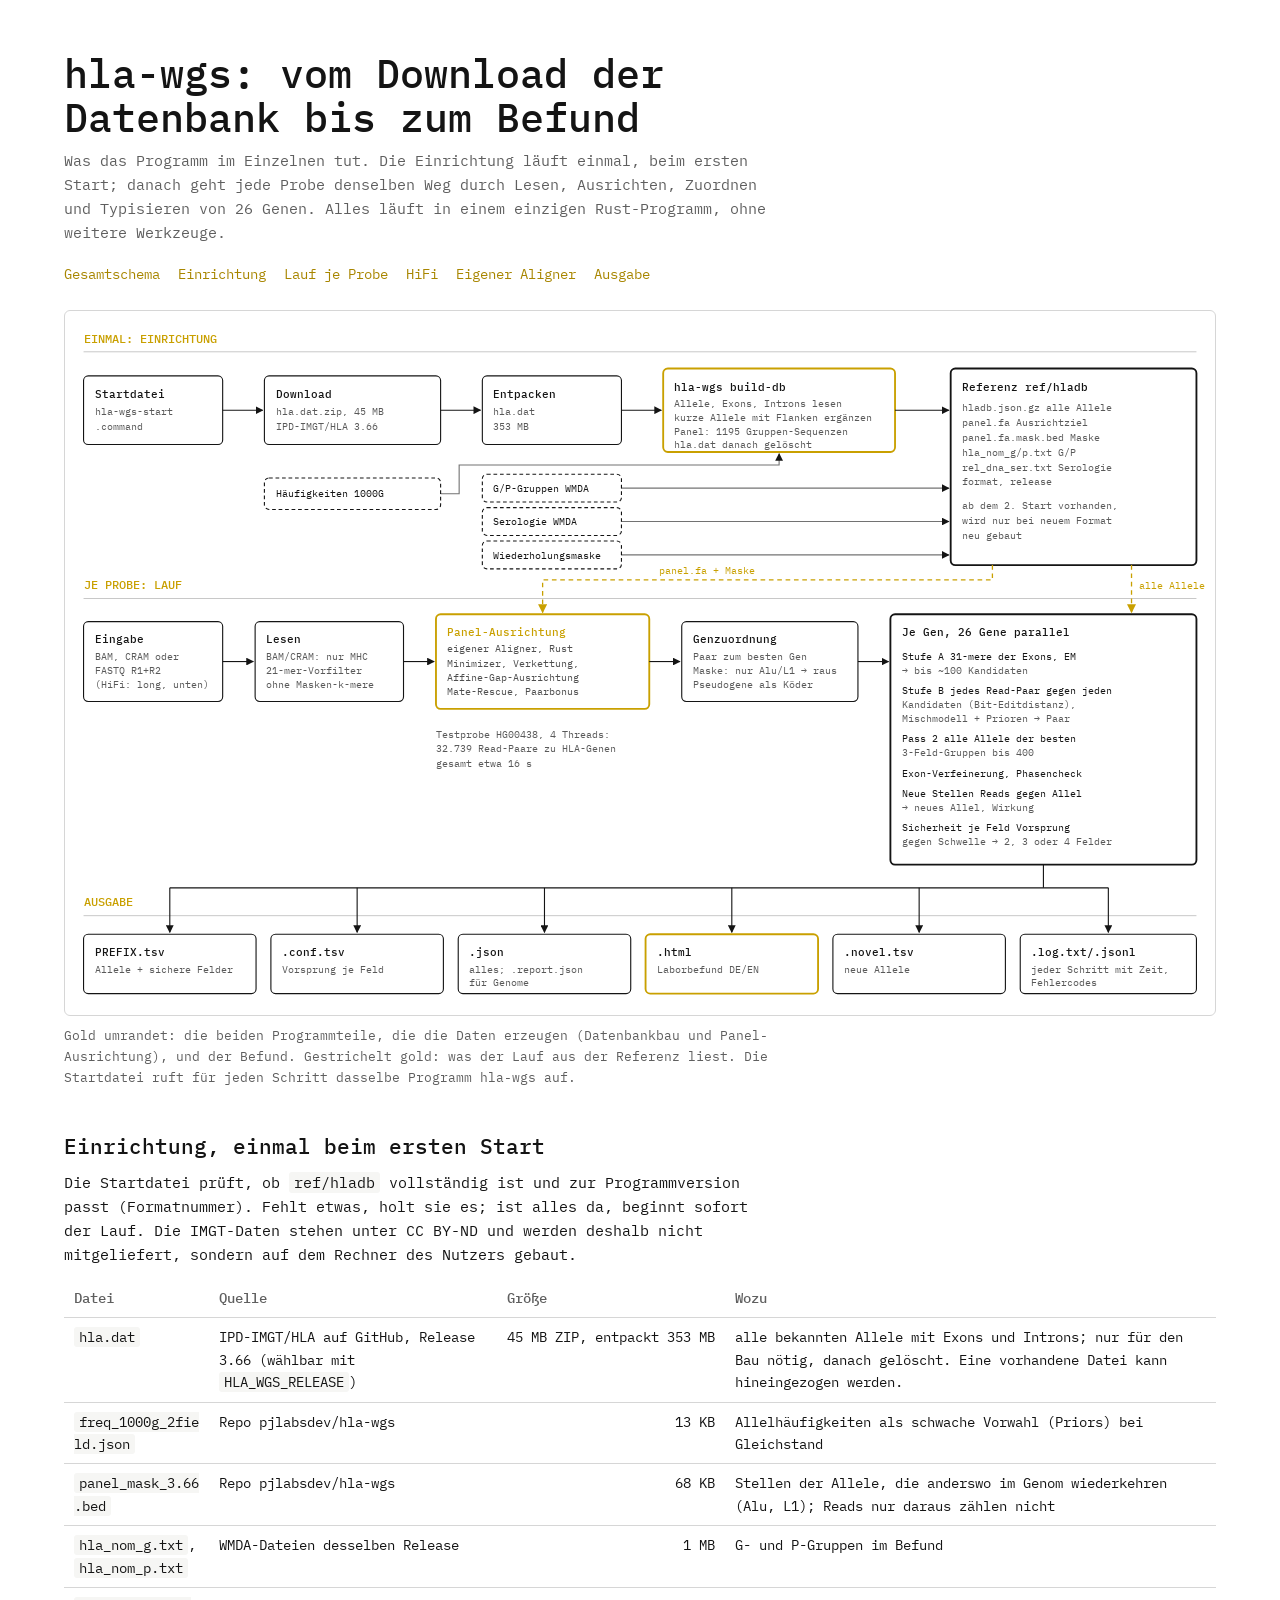
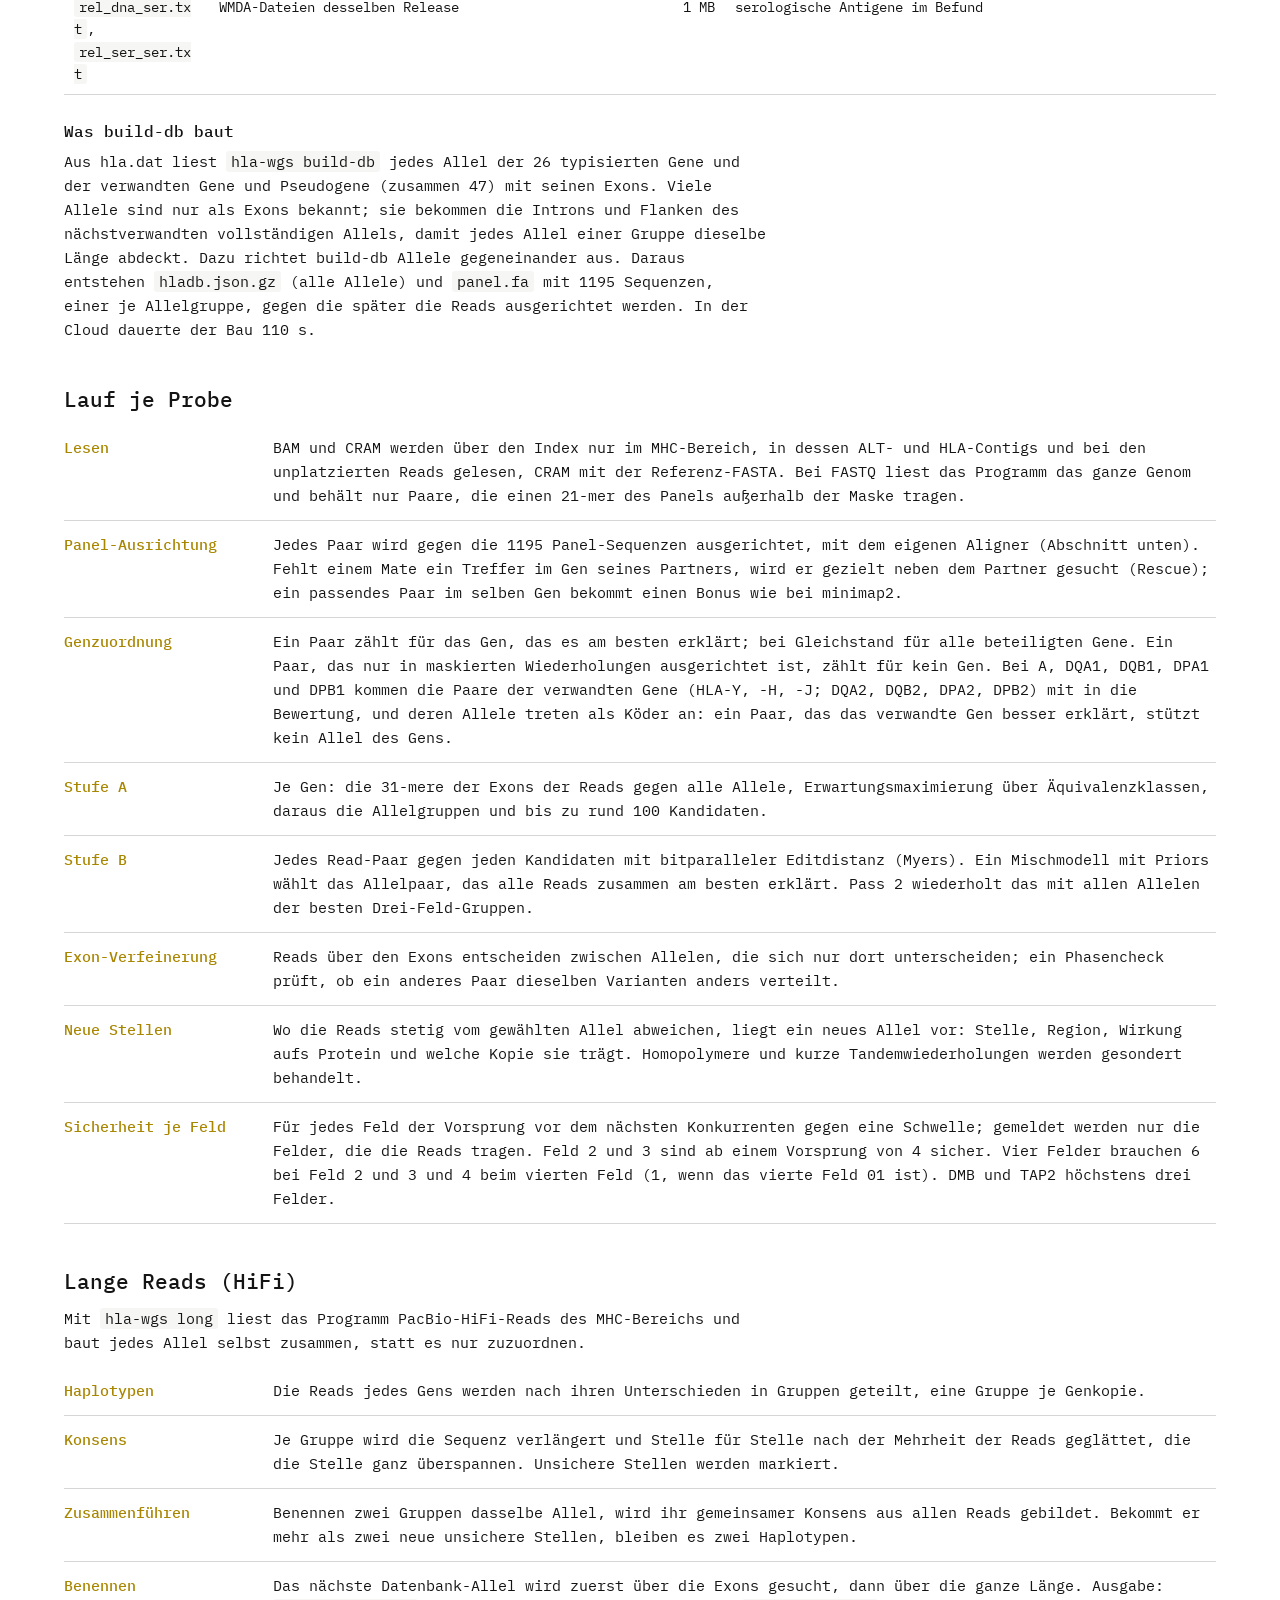
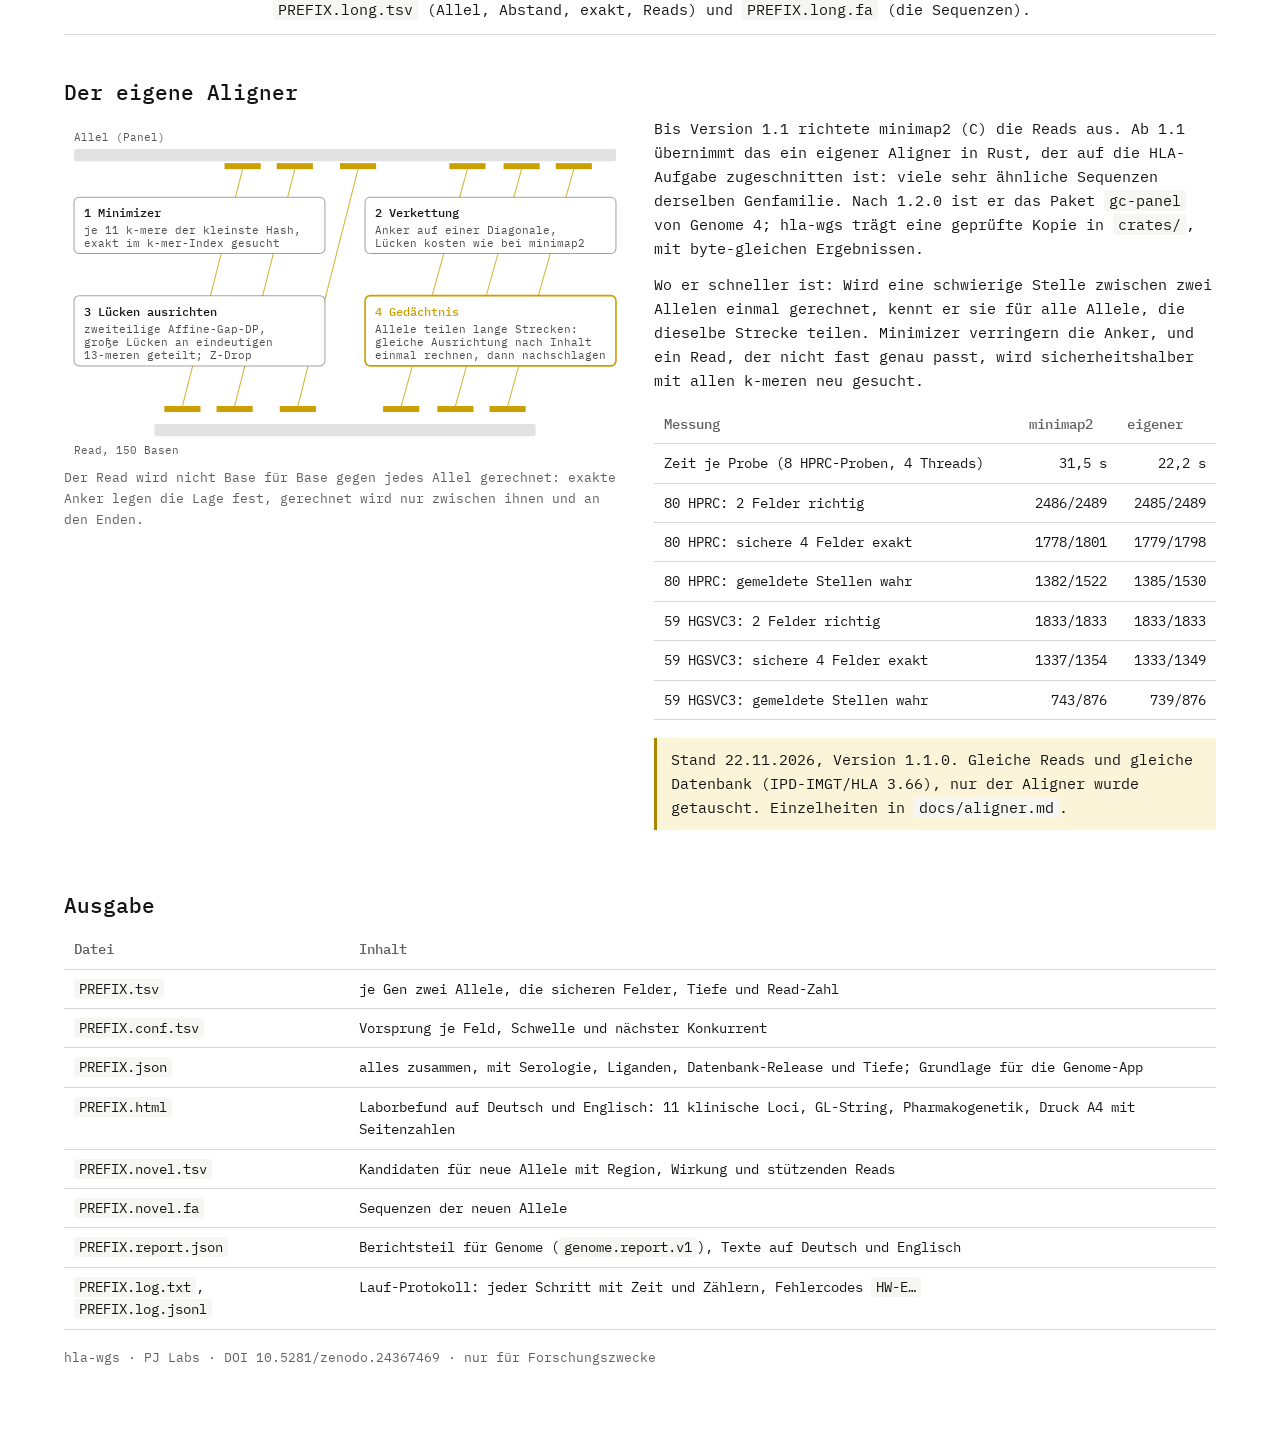
==== commit 93e952b4: "Fix the arrows of the workflow figures in the report and docs/ablauf.html" ====
--- a/docs/ablauf.html
+++ b/docs/ablauf.html
@@ -76,11 +76,11 @@
 <rect x="215" y="70" width="190" height="74" rx="5"/>
 <rect x="450" y="70" width="150" height="74" rx="5"/>
 <rect x="645" y="62" width="250" height="90" rx="5" stroke="#c9a000" stroke-width="2"/>
-<rect x="955" y="62" width="265" height="200" rx="5" stroke-width="2"/>
+<rect x="955" y="62" width="265" height="212" rx="5" stroke-width="2"/>
 <rect x="215" y="180" width="190" height="34" rx="5" stroke-dasharray="4 3"/>
-<rect x="215" y="222" width="190" height="34" rx="5" stroke-dasharray="4 3"/>
-<rect x="450" y="180" width="150" height="34" rx="5" stroke-dasharray="4 3"/>
-<rect x="450" y="222" width="150" height="34" rx="5" stroke-dasharray="4 3"/>
+<rect x="450" y="176" width="150" height="30" rx="5" stroke-dasharray="4 3"/>
+<rect x="450" y="212" width="150" height="30" rx="5" stroke-dasharray="4 3"/>
+<rect x="450" y="248" width="150" height="30" rx="5" stroke-dasharray="4 3"/>
 </g>
 <text x="32" y="94" font-weight="500">Startdatei</text>
 <text x="32" y="112" font-size="11" opacity=".7">hla-wgs-start</text>
@@ -107,18 +107,18 @@
 <text x="967" y="230" font-size="11" opacity=".7">wird nur bei neuem Format</text>
 <text x="967" y="246" font-size="11" opacity=".7">neu gebaut</text>
 <text x="227" y="201" font-size="11">Häufigkeiten 1000G</text>
-<text x="227" y="243" font-size="11">Wiederholungsmaske</text>
-<text x="462" y="201" font-size="11">G/P-Gruppen WMDA</text>
-<text x="462" y="243" font-size="11">Serologie WMDA</text>
+<text x="462" y="195" font-size="11">G/P-Gruppen WMDA</text>
+<text x="462" y="231" font-size="11">Serologie WMDA</text>
+<text x="462" y="267" font-size="11">Wiederholungsmaske</text>
 <g stroke="currentColor" stroke-width="1.2" fill="none">
 <line x1="170" y1="107" x2="213" y2="107" marker-end="url(#ar)"/>
 <line x1="405" y1="107" x2="448" y2="107" marker-end="url(#ar)"/>
 <line x1="600" y1="107" x2="643" y2="107" marker-end="url(#ar)"/>
 <line x1="895" y1="107" x2="953" y2="107" marker-end="url(#ar)"/>
 <polyline points="405,197 425,197 425,166 770,166 770,154" marker-end="url(#ar)" stroke-opacity=".6"/>
-<polyline points="600,197 930,197 953,197" marker-end="url(#ar)" stroke-opacity=".6"/>
-<polyline points="600,239 953,239" marker-end="url(#ar)" stroke-opacity=".6"/>
-<polyline points="405,239 430,239 430,262 940,262 940,226 953,226" marker-end="url(#ar)" stroke-opacity=".6"/>
+<line x1="600" y1="191" x2="953" y2="191" marker-end="url(#ar)" stroke-opacity=".6"/>
+<line x1="600" y1="227" x2="953" y2="227" marker-end="url(#ar)" stroke-opacity=".6"/>
+<line x1="600" y1="263" x2="953" y2="263" marker-end="url(#ar)" stroke-opacity=".6"/>
 </g>
 
 
@@ -170,15 +170,15 @@
 </g>
 <!-- database feeds run -->
 <g stroke="#c9a000" stroke-width="1.4" fill="none" stroke-dasharray="5 4">
-<polyline points="1000,262 1000,290 515,290 515,325" marker-end="url(#ag)"/>
-<polyline points="1150,262 1150,325" marker-end="url(#ag)"/>
-</g>
-<text x="522" y="284" font-size="11" fill="#c9a000">panel.fa + Maske</text>
+<polyline points="1000,274 1000,290 515,290 515,325" marker-end="url(#ag)"/>
+<polyline points="1150,274 1150,325" marker-end="url(#ag)"/>
+</g>
+<text x="640" y="284" font-size="11" fill="#c9a000">panel.fa + Maske</text>
 <text x="1158" y="300" font-size="11" fill="#c9a000">alle Allele</text>
 
 <text x="400" y="460" font-size="11" opacity=".7">Testprobe HG00438, 4 Threads:</text>
-<text x="400" y="476" font-size="11" opacity=".7">32.433 Read-Paare zu HLA-Genen</text>
-<text x="400" y="492" font-size="11" opacity=".7">gesamt etwa 22 s</text>
+<text x="400" y="476" font-size="11" opacity=".7">32.739 Read-Paare zu HLA-Genen</text>
+<text x="400" y="492" font-size="11" opacity=".7">gesamt etwa 16 s</text>
 
 <!-- outputs -->
 <g stroke="currentColor" fill="none" stroke-width="1.2">
@@ -191,12 +191,20 @@
 </g>
 <text x="32" y="696" font-weight="500">PREFIX.tsv</text><text x="32" y="714" font-size="11" opacity=".7">Allele + sichere Felder</text>
 <text x="234" y="696" font-weight="500">.conf.tsv</text><text x="234" y="714" font-size="11" opacity=".7">Vorsprung je Feld</text>
-<text x="436" y="696" font-weight="500">.json</text><text x="436" y="714" font-size="11" opacity=".7">alles, für Genome</text>
+<text x="436" y="696" font-weight="500">.json</text><text x="436" y="714" font-size="11" opacity=".7">alles; .report.json</text><text x="436" y="728" font-size="11" opacity=".7">für Genome</text>
 <text x="638" y="696" font-weight="500">.html</text><text x="638" y="714" font-size="11" opacity=".7">Laborbefund DE/EN</text>
 <text x="840" y="696" font-weight="500">.novel.tsv</text><text x="840" y="714" font-size="11" opacity=".7">neue Allele</text>
-<text x="1042" y="696" font-weight="500">.log</text><text x="1042" y="714" font-size="11" opacity=".7">jeder Schritt mit Zeit</text>
+<text x="1042" y="696" font-weight="500">.log.txt/.jsonl</text><text x="1042" y="714" font-size="11" opacity=".7">jeder Schritt mit Zeit,</text><text x="1042" y="728" font-size="11" opacity=".7">Fehlercodes</text>
 <g stroke="currentColor" stroke-width="1.2" fill="none">
-<polyline points="1055,597 1055,620 620,620 620,648" marker-end="url(#ar)"/>
+<polyline points="1055,597 1055,622"/>
+<line x1="113" y1="622" x2="1125" y2="622"/>
+<line x1="113" y1="622" x2="113" y2="670" marker-end="url(#ar)"/>
+<line x1="315" y1="622" x2="315" y2="670" marker-end="url(#ar)"/>
+<line x1="517" y1="622" x2="517" y2="670" marker-end="url(#ar)"/>
+<line x1="719" y1="622" x2="719" y2="670" marker-end="url(#ar)"/>
+<line x1="921" y1="622" x2="921" y2="670" marker-end="url(#ar)"/>
+<line x1="1125" y1="622" x2="1125" y2="670" marker-end="url(#ar)"/>
+
 </g>
 </g>
 </svg>
@@ -285,7 +293,7 @@
 <figcaption>Der Read wird nicht Base für Base gegen jedes Allel gerechnet: exakte Anker legen die Lage fest, gerechnet wird nur zwischen ihnen und an den Enden.</figcaption>
 </figure>
 <div>
-<p>Bis Version 1.1 richtete minimap2 (C) die Reads aus. Ab 1.1 übernimmt das ein eigener Aligner in Rust (<code>src/aln.rs</code>), der auf die HLA-Aufgabe zugeschnitten ist: viele sehr ähnliche Sequenzen derselben Genfamilie.</p>
+<p>Bis Version 1.1 richtete minimap2 (C) die Reads aus. Ab 1.1 übernimmt das ein eigener Aligner in Rust, der auf die HLA-Aufgabe zugeschnitten ist: viele sehr ähnliche Sequenzen derselben Genfamilie. Nach 1.2.0 ist er das Paket <code>gc-panel</code> von Genome 4; hla-wgs trägt eine geprüfte Kopie in <code>crates/</code>, mit byte-gleichen Ergebnissen.</p>
 <p>Wo er schneller ist: Wird eine schwierige Stelle zwischen zwei Allelen einmal gerechnet, kennt er sie für alle Allele, die dieselbe Strecke teilen. Minimizer verringern die Anker, und ein Read, der nicht fast genau passt, wird sicherheitshalber mit allen k-meren neu gesucht.</p>
 <table>
 <thead><tr><th>Messung</th><th class="n">minimap2</th><th class="n">eigener</th></tr></thead>
@@ -311,7 +319,9 @@
 <tr><td><code>PREFIX.json</code></td><td>alles zusammen, mit Serologie, Liganden, Datenbank-Release und Tiefe; Grundlage für die Genome-App</td></tr>
 <tr><td><code>PREFIX.html</code></td><td>Laborbefund auf Deutsch und Englisch: 11 klinische Loci, GL-String, Pharmakogenetik, Druck A4 mit Seitenzahlen</td></tr>
 <tr><td><code>PREFIX.novel.tsv</code></td><td>Kandidaten für neue Allele mit Region, Wirkung und stützenden Reads</td></tr>
-<tr><td><code>PREFIX.log</code></td><td>jeder Schritt mit Zeitstempel</td></tr>
+<tr><td><code>PREFIX.novel.fa</code></td><td>Sequenzen der neuen Allele</td></tr>
+<tr><td><code>PREFIX.report.json</code></td><td>Berichtsteil für Genome (<code>genome.report.v1</code>), Texte auf Deutsch und Englisch</td></tr>
+<tr><td><code>PREFIX.log.txt</code>, <code>PREFIX.log.jsonl</code></td><td>Lauf-Protokoll: jeder Schritt mit Zeit und Zählern, Fehlercodes <code>HW-E…</code></td></tr>
 </tbody></table>
 <p style="margin-top:18px;color:var(--mut);font-size:13px">hla-wgs · PJ Labs · DOI 10.5281/zenodo.24367469 · nur für Forschungszwecke</p>
 </div>
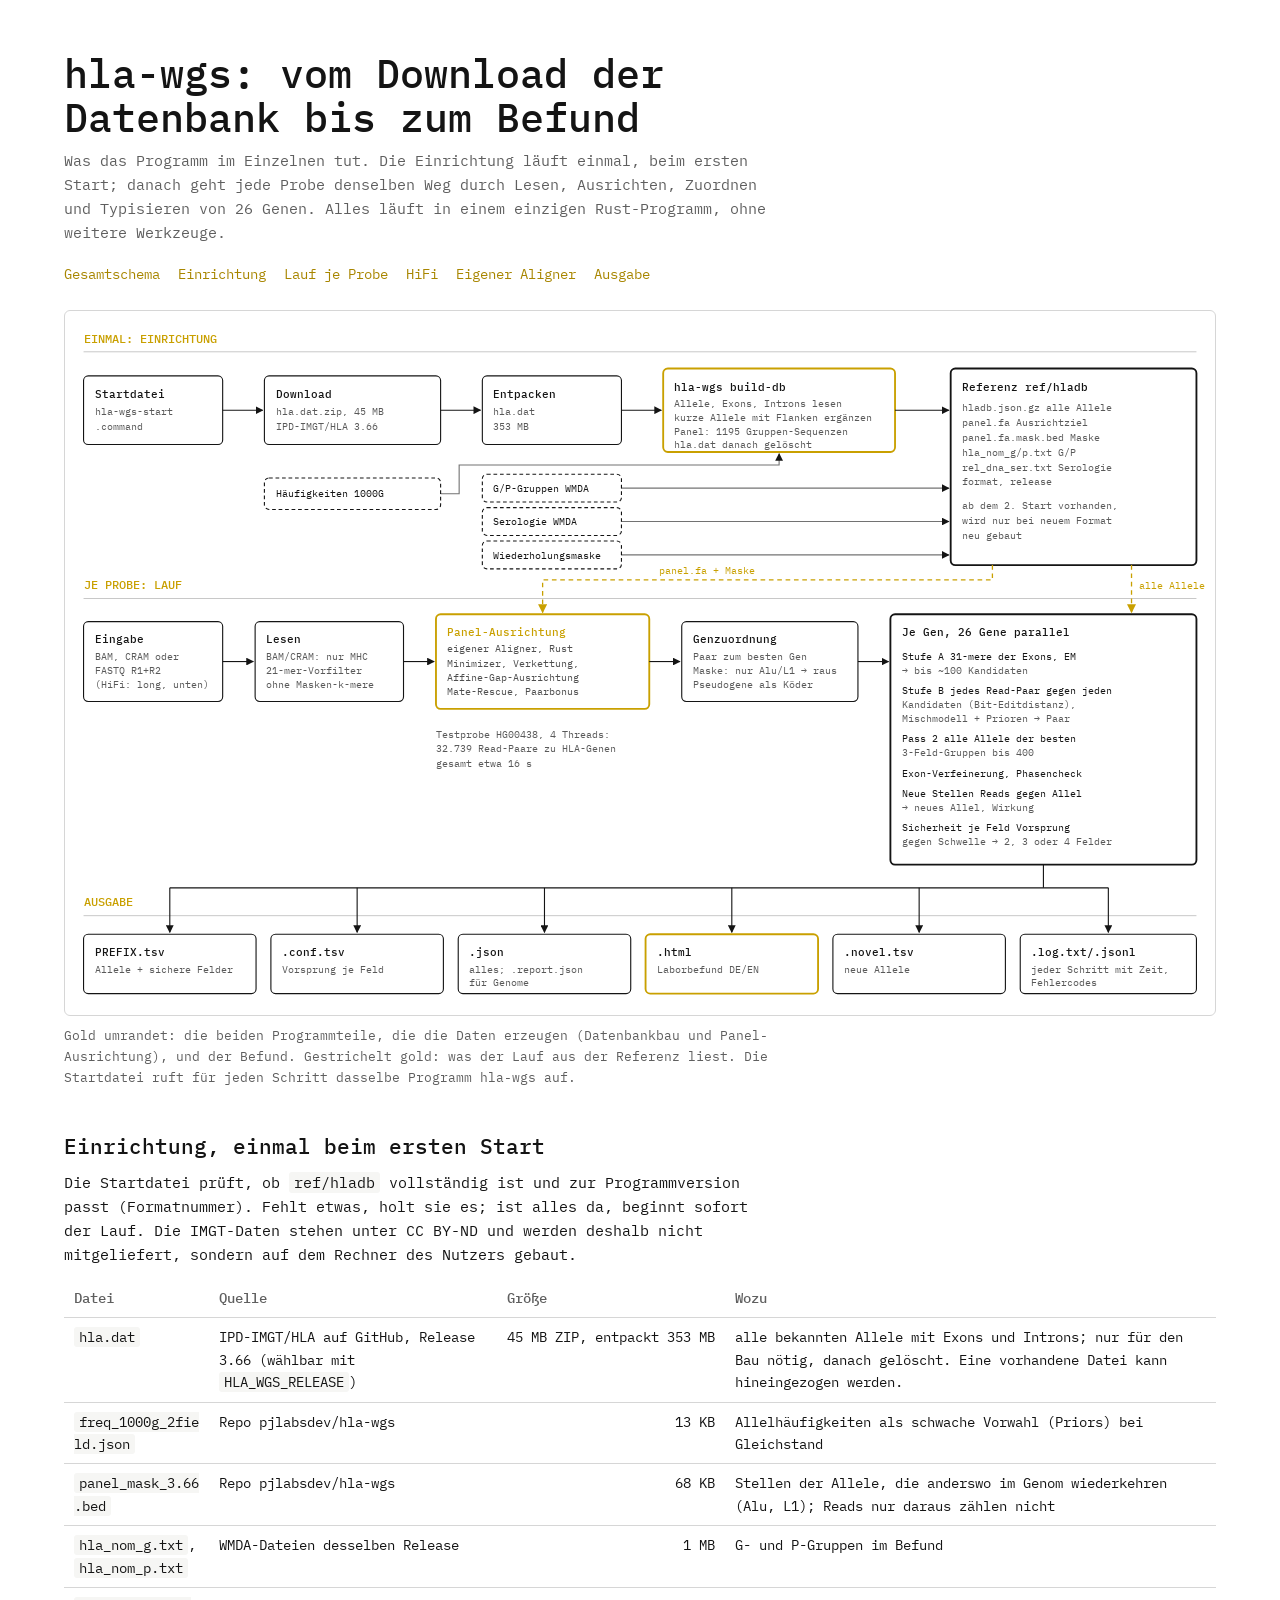
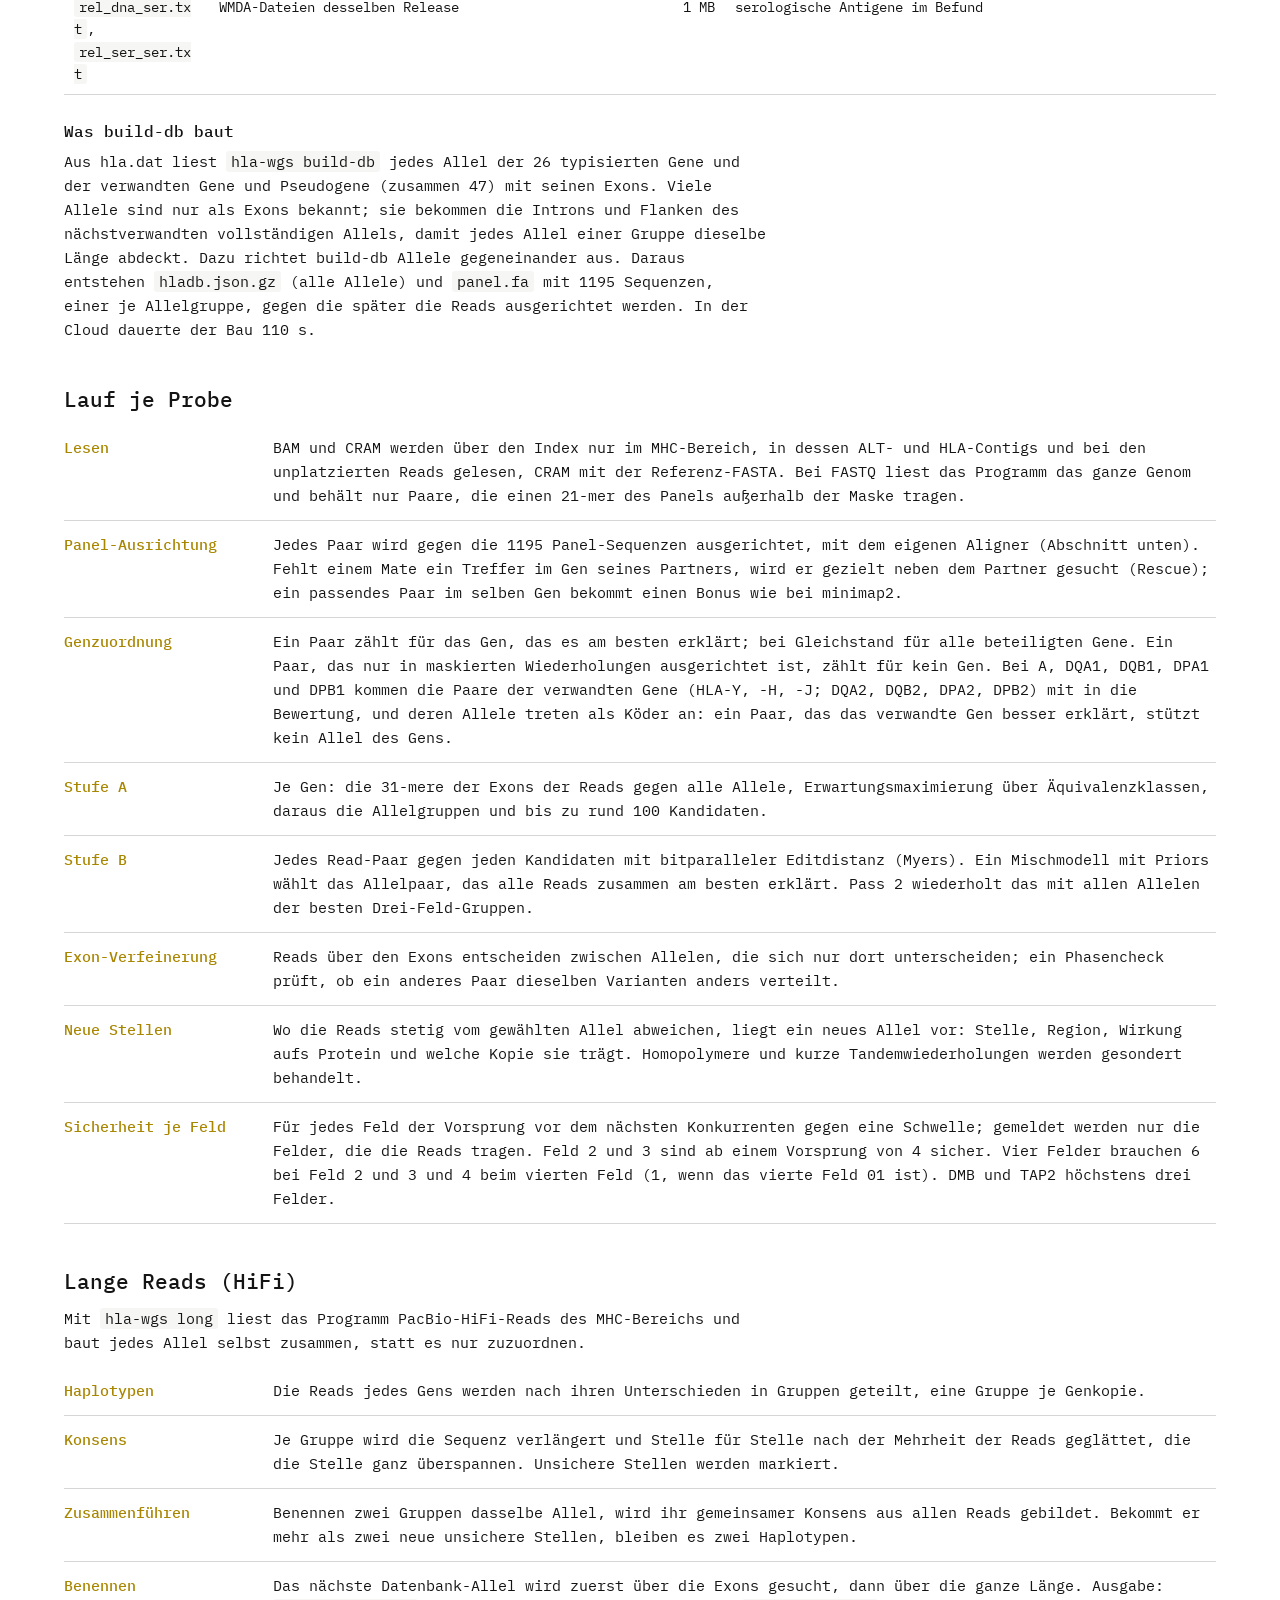
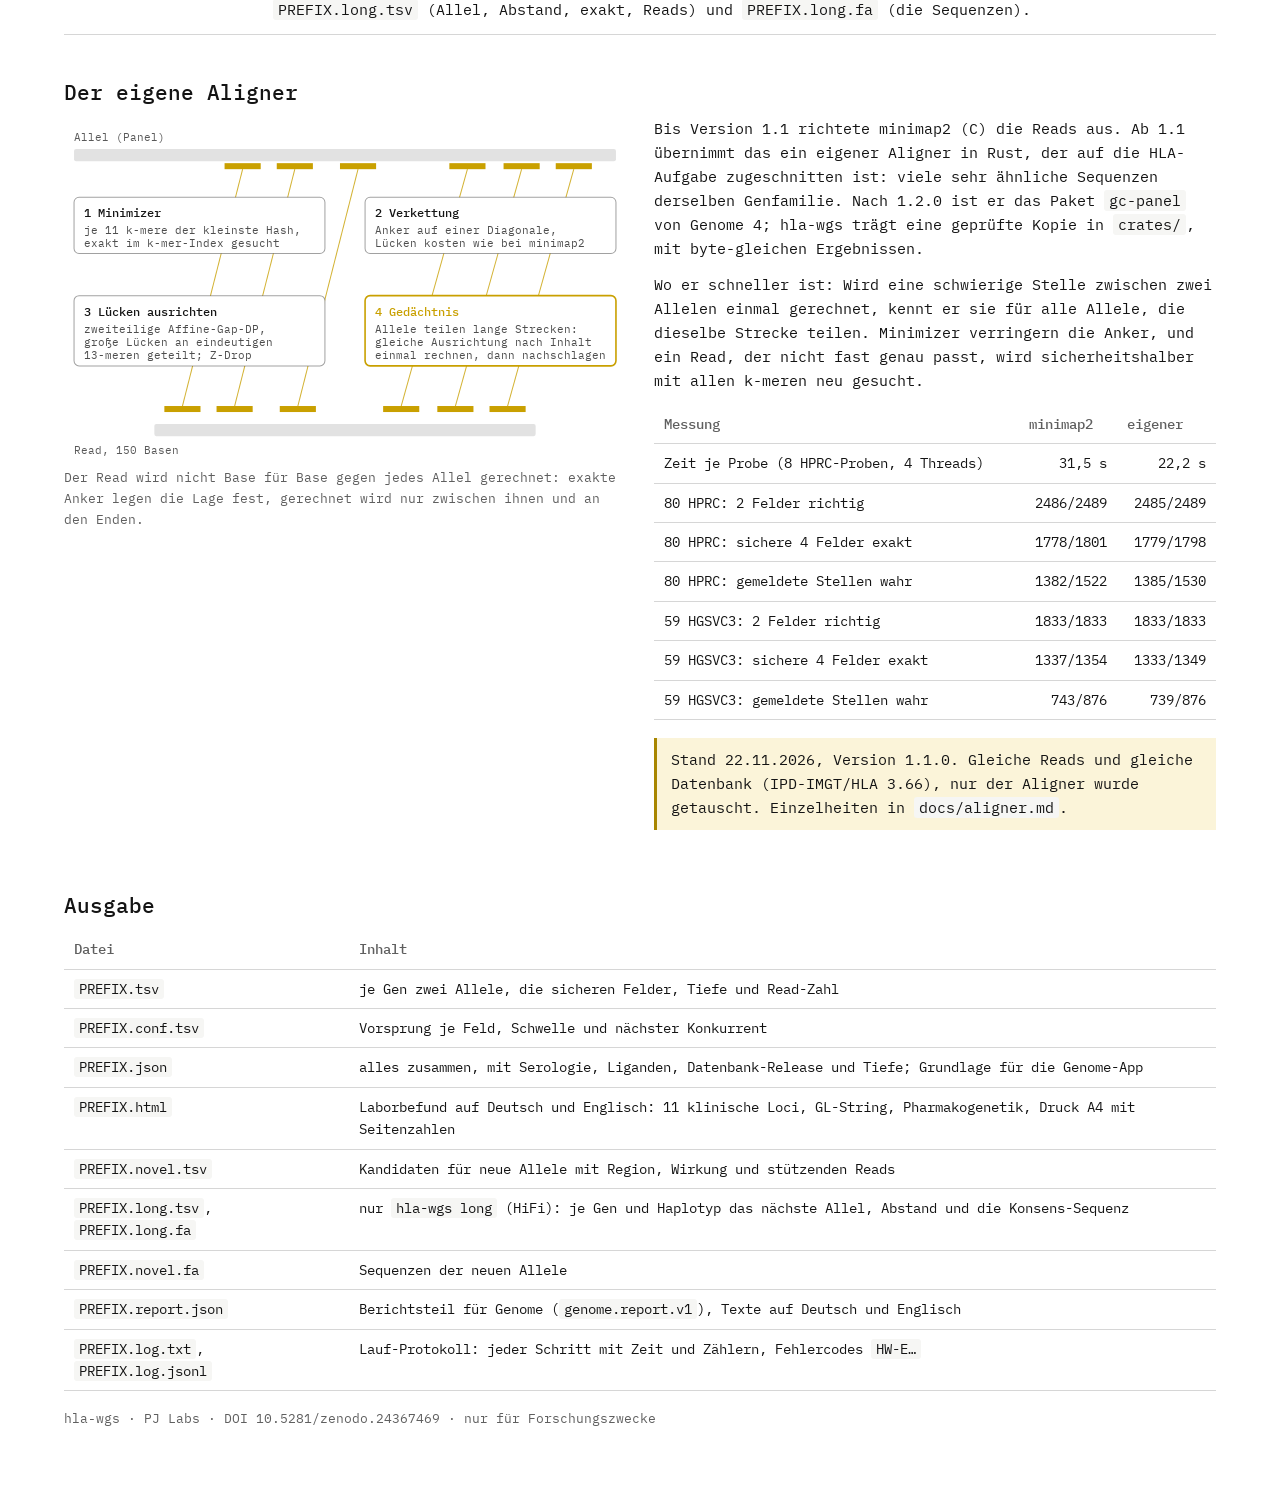
==== commit 8d55716a: "Keep the published 1.2.0 report PDF; long-read outputs in docs/ablauf.html" ====
--- a/docs/ablauf.html
+++ b/docs/ablauf.html
@@ -319,6 +319,7 @@
 <tr><td><code>PREFIX.json</code></td><td>alles zusammen, mit Serologie, Liganden, Datenbank-Release und Tiefe; Grundlage für die Genome-App</td></tr>
 <tr><td><code>PREFIX.html</code></td><td>Laborbefund auf Deutsch und Englisch: 11 klinische Loci, GL-String, Pharmakogenetik, Druck A4 mit Seitenzahlen</td></tr>
 <tr><td><code>PREFIX.novel.tsv</code></td><td>Kandidaten für neue Allele mit Region, Wirkung und stützenden Reads</td></tr>
+<tr><td><code>PREFIX.long.tsv</code>, <code>PREFIX.long.fa</code></td><td>nur <code>hla-wgs long</code> (HiFi): je Gen und Haplotyp das nächste Allel, Abstand und die Konsens-Sequenz</td></tr>
 <tr><td><code>PREFIX.novel.fa</code></td><td>Sequenzen der neuen Allele</td></tr>
 <tr><td><code>PREFIX.report.json</code></td><td>Berichtsteil für Genome (<code>genome.report.v1</code>), Texte auf Deutsch und Englisch</td></tr>
 <tr><td><code>PREFIX.log.txt</code>, <code>PREFIX.log.jsonl</code></td><td>Lauf-Protokoll: jeder Schritt mit Zeit und Zählern, Fehlercodes <code>HW-E…</code></td></tr>
